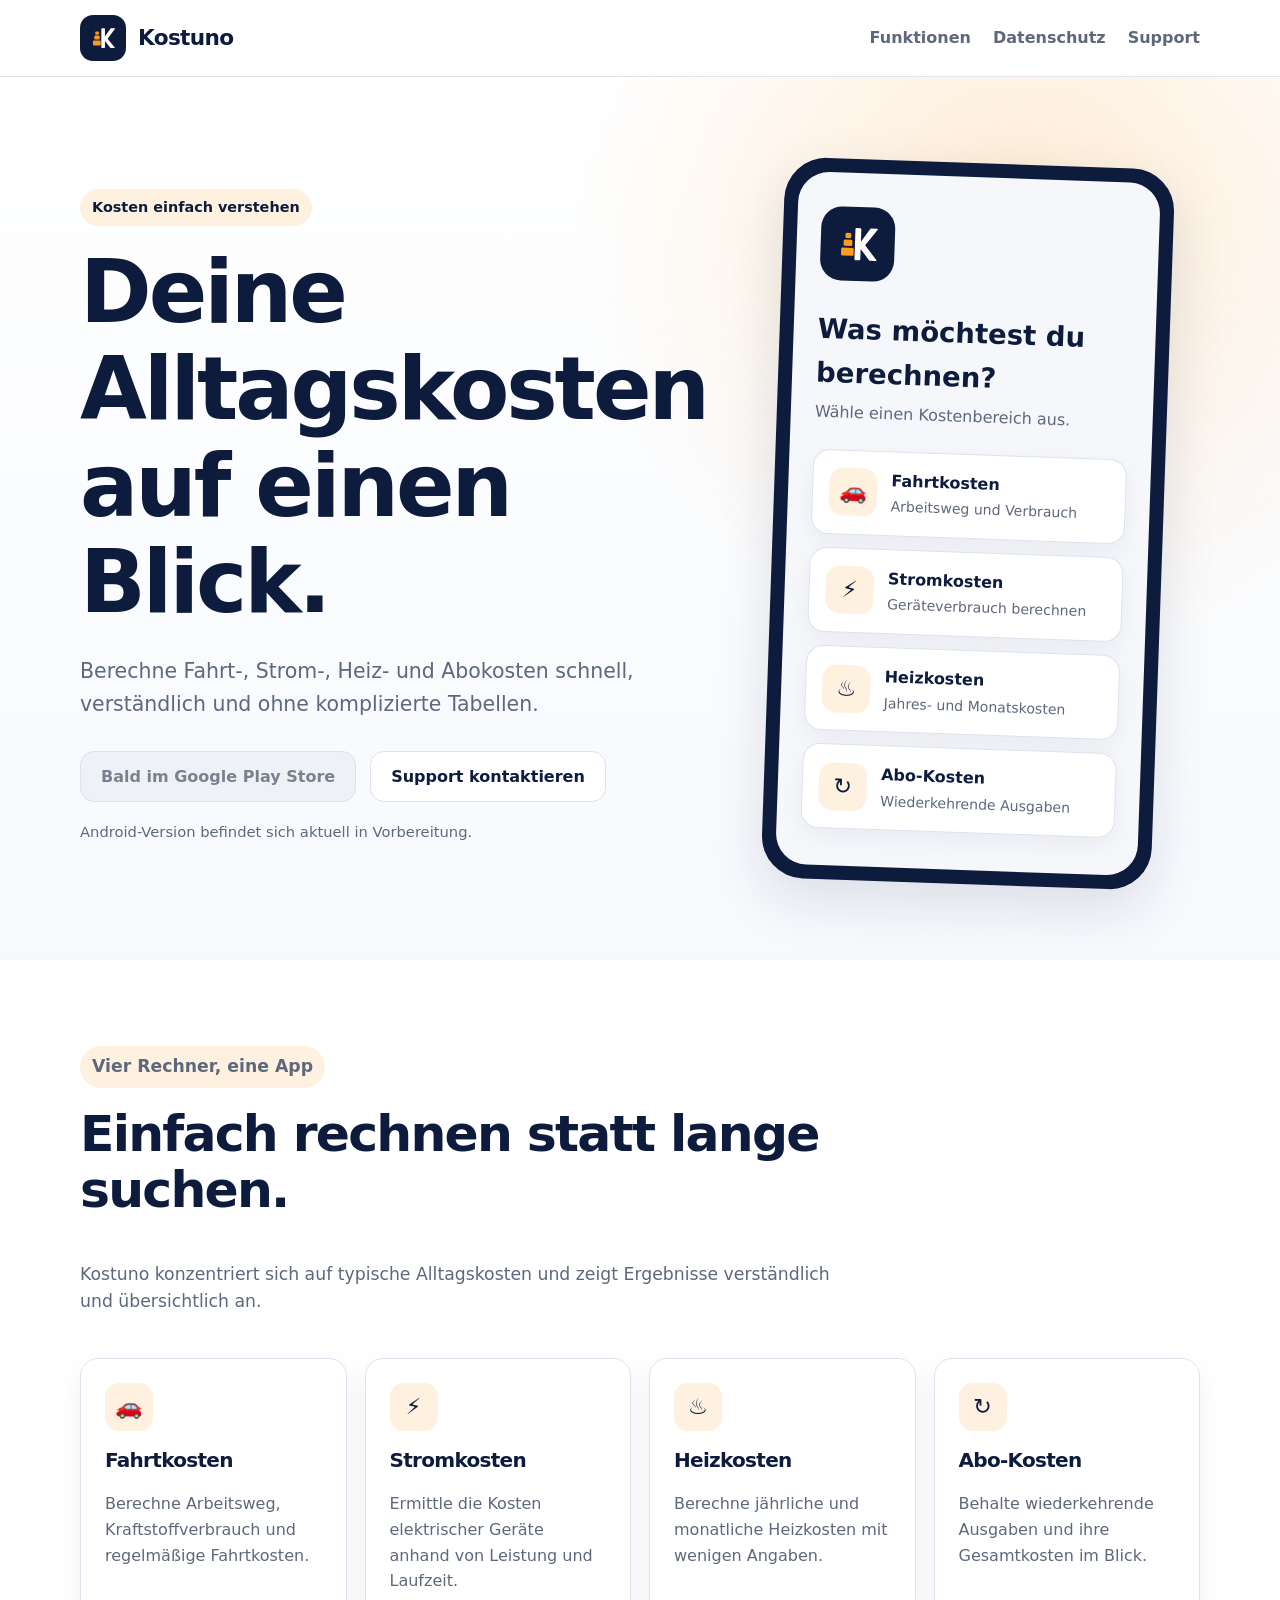
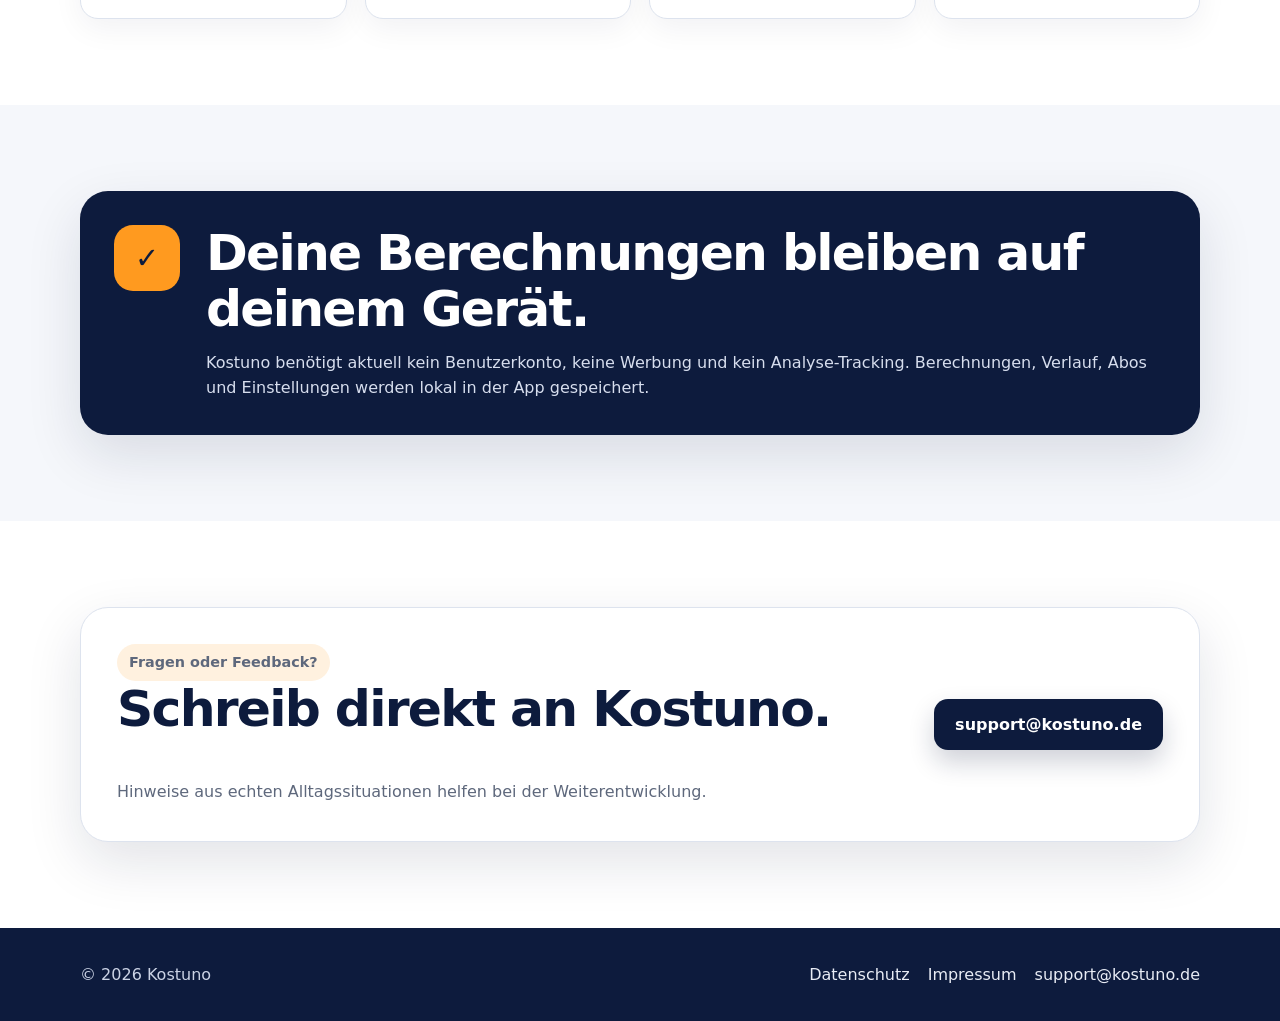
==== index.html @ 074d91ee "Kostuno Website veröffentlichen" ====
<!doctype html>
<html lang="de">
<head>
  <meta charset="utf-8">
  <meta name="viewport" content="width=device-width, initial-scale=1">
  <meta name="description" content="Kostuno hilft dir, Fahrt-, Strom-, Heiz- und Abokosten einfach zu berechnen und zu verwalten.">
  <title>Kostuno – Kosten im Blick</title>
  <link rel="icon" href="/assets/kostuno-logo.svg" type="image/svg+xml">
  <link rel="stylesheet" href="/assets/styles.css">
</head>
<body>
<header class="site-header">
  <div class="container header-inner">
    <a class="brand" href="/">
      <span class="brand-mark"><img src="/assets/kostuno-logo.svg" alt=""></span>
      <span>Kostuno</span>
    </a>
    <nav class="nav" aria-label="Hauptnavigation">
      <a href="/#funktionen">Funktionen</a>
      <a href="/#datenschutz">Datenschutz</a>
      <a href="mailto:support@kostuno.de">Support</a>
    </nav>
  </div>
</header>
<main>
  <section class="hero">
    <div class="container hero-grid">
      <div>
        <p class="eyebrow">Kosten einfach verstehen</p>
        <h1>Deine Alltagskosten auf einen Blick.</h1>
        <p class="lead">Berechne Fahrt-, Strom-, Heiz- und Abokosten schnell, verständlich und ohne komplizierte Tabellen.</p>
        <div class="actions">
          <span class="button button-disabled" aria-disabled="true">Bald im Google Play Store</span>
          <a class="button button-secondary" href="mailto:support@kostuno.de">Support kontaktieren</a>
        </div>
        <p class="hero-note">Android-Version befindet sich aktuell in Vorbereitung.</p>
      </div>
      <div class="phone-shell" aria-label="Vorschau der Kostuno-App">
        <div class="phone-screen">
          <div class="phone-logo"><img src="/assets/kostuno-logo.svg" alt="Kostuno Logo"></div>
          <div class="phone-title">Was möchtest du berechnen?</div>
          <p class="phone-subtitle">Wähle einen Kostenbereich aus.</p>
          <div class="mini-card"><div class="mini-icon">🚗</div><div><strong>Fahrtkosten</strong><span>Arbeitsweg und Verbrauch</span></div></div>
          <div class="mini-card"><div class="mini-icon">⚡</div><div><strong>Stromkosten</strong><span>Geräteverbrauch berechnen</span></div></div>
          <div class="mini-card"><div class="mini-icon">♨️</div><div><strong>Heizkosten</strong><span>Jahres- und Monatskosten</span></div></div>
          <div class="mini-card"><div class="mini-icon">↻</div><div><strong>Abo-Kosten</strong><span>Wiederkehrende Ausgaben</span></div></div>
        </div>
      </div>
    </div>
  </section>

  <section class="section" id="funktionen">
    <div class="container">
      <div class="section-heading">
        <p class="eyebrow">Vier Rechner, eine App</p>
        <h2>Einfach rechnen statt lange suchen.</h2>
        <p>Kostuno konzentriert sich auf typische Alltagskosten und zeigt Ergebnisse verständlich und übersichtlich an.</p>
      </div>
      <div class="feature-grid">
        <article class="feature-card"><div class="feature-symbol">🚗</div><h3>Fahrtkosten</h3><p>Berechne Arbeitsweg, Kraftstoffverbrauch und regelmäßige Fahrtkosten.</p></article>
        <article class="feature-card"><div class="feature-symbol">⚡</div><h3>Stromkosten</h3><p>Ermittle die Kosten elektrischer Geräte anhand von Leistung und Laufzeit.</p></article>
        <article class="feature-card"><div class="feature-symbol">♨️</div><h3>Heizkosten</h3><p>Berechne jährliche und monatliche Heizkosten mit wenigen Angaben.</p></article>
        <article class="feature-card"><div class="feature-symbol">↻</div><h3>Abo-Kosten</h3><p>Behalte wiederkehrende Ausgaben und ihre Gesamtkosten im Blick.</p></article>
      </div>
    </div>
  </section>

  <section class="section section-soft" id="datenschutz">
    <div class="container">
      <div class="privacy-panel">
        <div class="privacy-icon">✓</div>
        <div>
          <h2>Deine Berechnungen bleiben auf deinem Gerät.</h2>
          <p>Kostuno benötigt aktuell kein Benutzerkonto, keine Werbung und kein Analyse-Tracking. Berechnungen, Verlauf, Abos und Einstellungen werden lokal in der App gespeichert.</p>
        </div>
      </div>
    </div>
  </section>

  <section class="section">
    <div class="container">
      <div class="cta-card">
        <div><p class="eyebrow">Fragen oder Feedback?</p><h2>Schreib direkt an Kostuno.</h2><p>Hinweise aus echten Alltagssituationen helfen bei der Weiterentwicklung.</p></div>
        <a class="button button-primary" href="mailto:support@kostuno.de">support@kostuno.de</a>
      </div>
    </div>
  </section>
</main>
<footer class="site-footer">
  <div class="container footer-inner">
    <div>© 2026 Kostuno</div>
    <div class="footer-links">
      <a href="/datenschutz/">Datenschutz</a>
      <a href="/impressum/">Impressum</a>
      <a href="mailto:support@kostuno.de">support@kostuno.de</a>
    </div>
  </div>
</footer>
</body>
</html>
---- assets/styles.css ----
:root {
  --navy: #0d1b3d;
  --navy-soft: #16264d;
  --orange: #ff9a1f;
  --orange-soft: #fff1df;
  --ink: #172033;
  --muted: #5e687c;
  --surface: #ffffff;
  --surface-soft: #f5f7fb;
  --line: #dde3ee;
  --shadow: 0 20px 55px rgba(13, 27, 61, 0.12);
  --radius-lg: 28px;
  --radius-md: 18px;
  --radius-sm: 12px;
  --max-width: 1120px;
}
* { box-sizing: border-box; }
html { scroll-behavior: smooth; }
body {
  margin: 0;
  color: var(--ink);
  background: var(--surface);
  font-family: Inter, ui-sans-serif, system-ui, -apple-system, BlinkMacSystemFont, "Segoe UI", sans-serif;
  line-height: 1.6;
  -webkit-font-smoothing: antialiased;
}
a { color: inherit; }
img, svg { display: block; max-width: 100%; }
.container { width: min(calc(100% - 40px), var(--max-width)); margin-inline: auto; }
.site-header {
  position: sticky; top: 0; z-index: 10;
  border-bottom: 1px solid rgba(221, 227, 238, 0.9);
  background: rgba(255,255,255,.92); backdrop-filter: blur(16px);
}
.header-inner { min-height: 76px; display: flex; align-items: center; justify-content: space-between; gap: 24px; }
.brand {
  display: inline-flex; align-items: center; gap: 12px; text-decoration: none;
  font-size: 1.35rem; font-weight: 800; letter-spacing: -.03em; color: var(--navy);
}
.brand-mark { width: 46px; height: 46px; padding: 7px; border-radius: 13px; background: var(--navy); }
.nav { display: flex; align-items: center; gap: 22px; }
.nav a { text-decoration: none; color: var(--muted); font-weight: 650; }
.nav a:hover, .nav a:focus-visible { color: var(--navy); }
.hero {
  overflow: hidden; padding: 86px 0 76px;
  background: radial-gradient(circle at 80% 16%, rgba(255,154,31,.18), transparent 28rem),
              linear-gradient(180deg, #fff 0%, #f7f9fd 100%);
}
.hero-grid { display: grid; grid-template-columns: 1.08fr .92fr; align-items: center; gap: 64px; }
.eyebrow {
  display: inline-flex; align-items: center; gap: 8px; margin: 0 0 18px; padding: 7px 12px;
  border-radius: 999px; color: var(--navy); background: var(--orange-soft);
  font-size: .9rem; font-weight: 750;
}
h1,h2,h3 { margin-top: 0; color: var(--navy); line-height: 1.12; letter-spacing: -.035em; }
h1 { max-width: 760px; margin-bottom: 24px; font-size: clamp(2.8rem,7vw,5.4rem); }
h2 { font-size: clamp(2rem,4vw,3.15rem); }
h3 { font-size: 1.25rem; }
.lead { max-width: 670px; margin: 0 0 30px; color: var(--muted); font-size: clamp(1.08rem,2vw,1.28rem); }
.actions { display: flex; flex-wrap: wrap; gap: 14px; align-items: center; }
.button {
  display: inline-flex; min-height: 50px; align-items: center; justify-content: center; gap: 9px;
  padding: 12px 20px; border: 1px solid transparent; border-radius: 14px;
  text-decoration: none; font-weight: 760;
}
.button-primary { color: #fff; background: var(--navy); box-shadow: 0 12px 26px rgba(13,27,61,.2); }
.button-secondary { color: var(--navy); border-color: var(--line); background: var(--surface); }
.button-disabled { color: #7a8291; border-color: var(--line); background: #eef1f6; cursor: not-allowed; }
.hero-note { margin-top: 18px; color: var(--muted); font-size: .92rem; }
.phone-shell {
  width: min(100%,390px); margin-inline: auto; padding: 14px; border-radius: 42px;
  background: var(--navy); box-shadow: var(--shadow); transform: rotate(2deg);
}
.phone-screen { min-height: 620px; padding: 34px 24px 24px; border-radius: 31px; background: var(--surface-soft); }
.phone-logo { width: 74px; height: 74px; margin-bottom: 26px; padding: 11px; border-radius: 21px; background: var(--navy); }
.phone-title { margin-bottom: 5px; font-size: 1.72rem; font-weight: 850; color: var(--navy); }
.phone-subtitle { margin: 0 0 24px; color: var(--muted); }
.mini-card {
  display: grid; grid-template-columns: 48px 1fr; align-items: center; gap: 14px;
  margin-bottom: 13px; padding: 16px; border: 1px solid var(--line); border-radius: 17px;
  background: var(--surface); box-shadow: 0 8px 24px rgba(13,27,61,.05);
}
.mini-icon {
  display: grid; width: 48px; height: 48px; place-items: center; border-radius: 14px;
  color: var(--navy); background: var(--orange-soft); font-size: 1.4rem;
}
.mini-card strong { display: block; color: var(--navy); }
.mini-card span { color: var(--muted); font-size: .88rem; }
.section { padding: 86px 0; }
.section-soft { background: var(--surface-soft); }
.section-heading { max-width: 760px; margin-bottom: 42px; }
.section-heading p { color: var(--muted); font-size: 1.08rem; }
.feature-grid { display: grid; grid-template-columns: repeat(4,1fr); gap: 18px; }
.feature-card {
  padding: 24px; border: 1px solid var(--line); border-radius: var(--radius-md);
  background: var(--surface); box-shadow: 0 10px 30px rgba(13,27,61,.055);
}
.feature-symbol {
  display: grid; width: 48px; height: 48px; margin-bottom: 18px; place-items: center;
  border-radius: 14px; color: var(--navy); background: var(--orange-soft); font-size: 1.38rem;
}
.feature-card p { margin-bottom: 0; color: var(--muted); }
.privacy-panel {
  display: grid; grid-template-columns: auto 1fr; gap: 26px; padding: 34px;
  border-radius: var(--radius-lg); color: #fff; background: var(--navy); box-shadow: var(--shadow);
}
.privacy-icon {
  display: grid; width: 66px; height: 66px; place-items: center; border-radius: 19px;
  color: var(--navy); background: var(--orange); font-size: 1.8rem;
}
.privacy-panel h2 { margin-bottom: 12px; color: #fff; }
.privacy-panel p { margin: 0; color: #d7deee; }
.cta-card {
  display: flex; align-items: center; justify-content: space-between; gap: 28px; padding: 36px;
  border: 1px solid var(--line); border-radius: var(--radius-lg);
  background: var(--surface); box-shadow: var(--shadow);
}
.cta-card p { margin-bottom: 0; color: var(--muted); }
.site-footer { padding: 34px 0; color: #cbd3e5; background: var(--navy); }
.footer-inner { display: flex; align-items: center; justify-content: space-between; gap: 24px; }
.footer-links { display: flex; flex-wrap: wrap; gap: 18px; }
.footer-links a { color: #e8ecf5; text-decoration: none; }
.legal-hero { padding: 64px 0 32px; background: var(--surface-soft); }
.legal-layout { width: min(calc(100% - 40px),860px); margin: 0 auto; padding: 52px 0 88px; }
.notice {
  margin-bottom: 28px; padding: 18px 20px; border: 1px solid #f3c688;
  border-radius: var(--radius-sm); color: #68400d; background: #fff7ea;
}
.legal-layout h2 { margin-top: 42px; margin-bottom: 14px; font-size: 1.45rem; }
.legal-layout p, .legal-layout li { color: #465065; }
.placeholder {
  display: inline-block; padding: 1px 6px; border-radius: 5px;
  color: #8e3b00; background: #ffe6cd; font-weight: 720;
}
@media (max-width: 900px) {
  .hero-grid { grid-template-columns: 1fr; }
  .phone-shell { width: min(100%,360px); }
  .feature-grid { grid-template-columns: repeat(2,1fr); }
  .cta-card { align-items: flex-start; flex-direction: column; }
}
@media (max-width: 640px) {
  .container { width: min(calc(100% - 28px),var(--max-width)); }
  .header-inner { min-height: 68px; }
  .nav a:not(:last-child) { display: none; }
  .hero { padding: 58px 0; }
  .section { padding: 64px 0; }
  .feature-grid { grid-template-columns: 1fr; }
  .privacy-panel { grid-template-columns: 1fr; }
  .footer-inner { align-items: flex-start; flex-direction: column; }
  .phone-screen { min-height: 560px; }
}
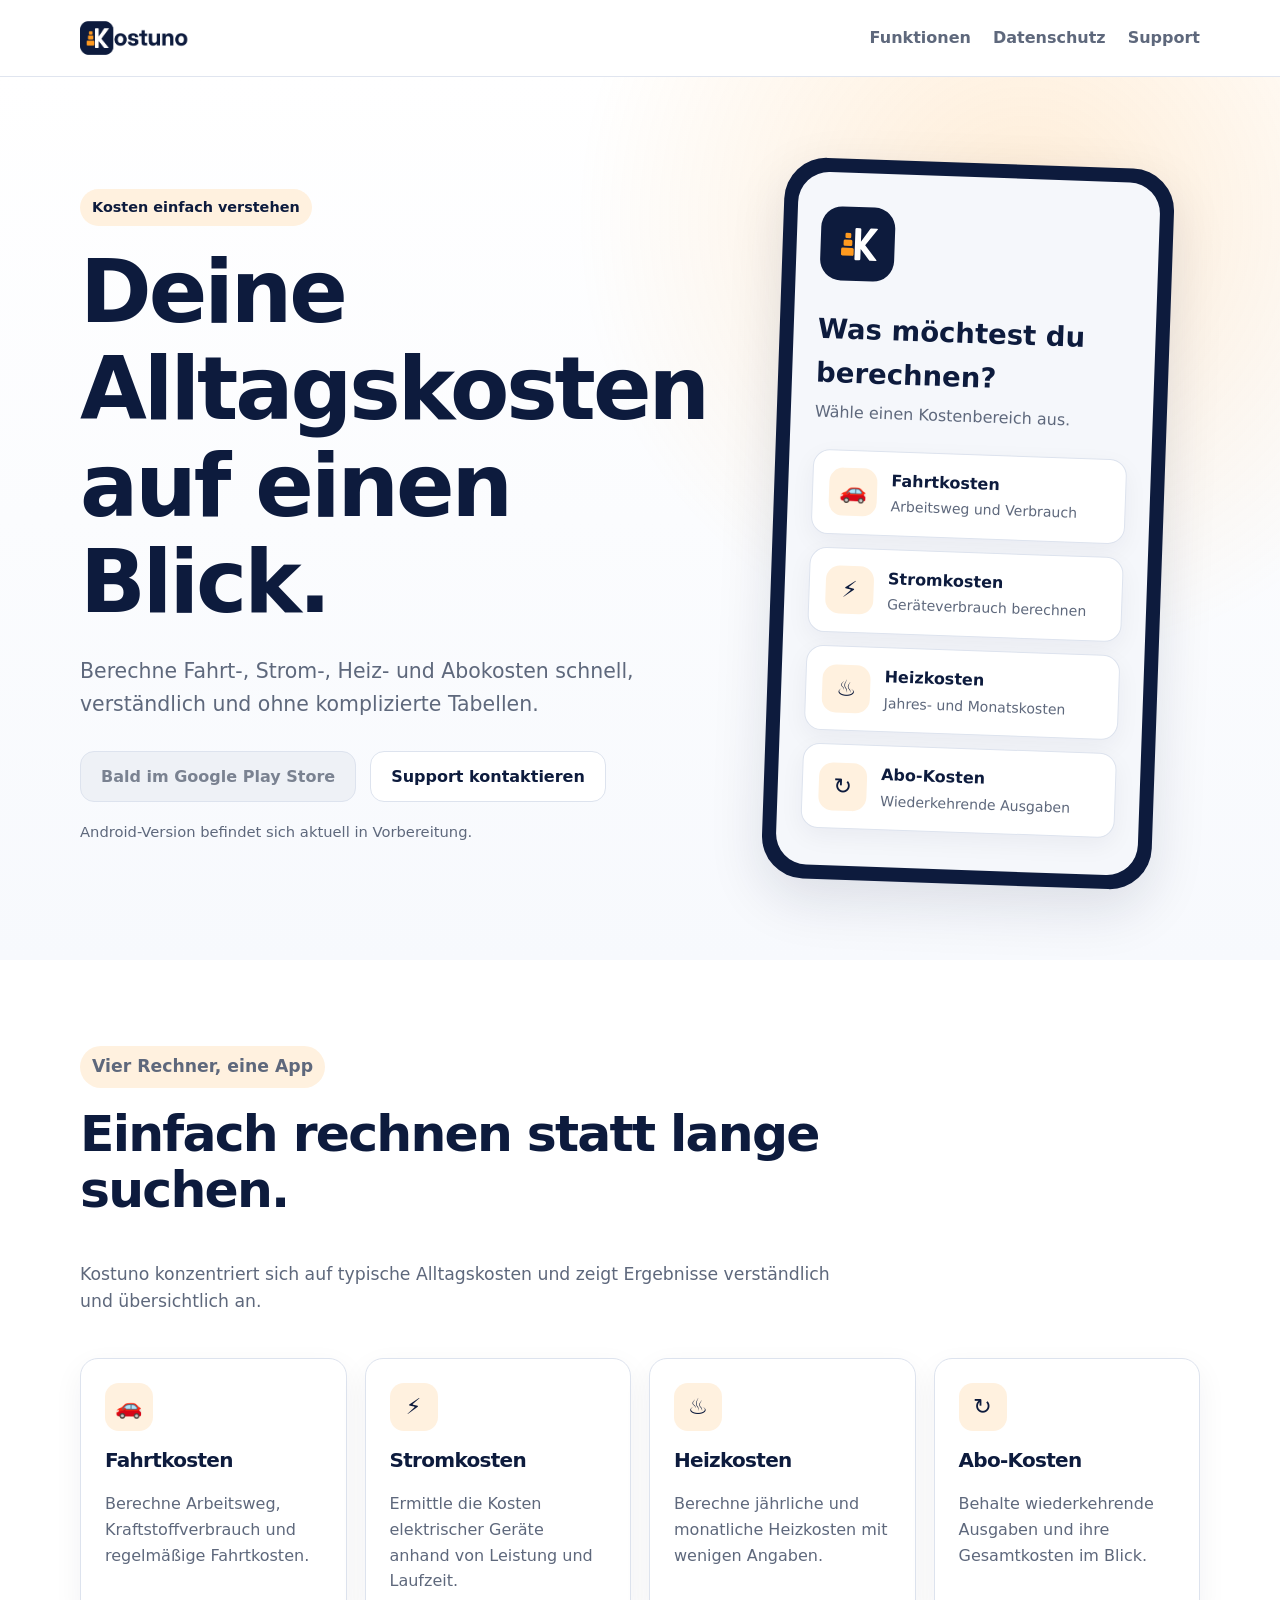
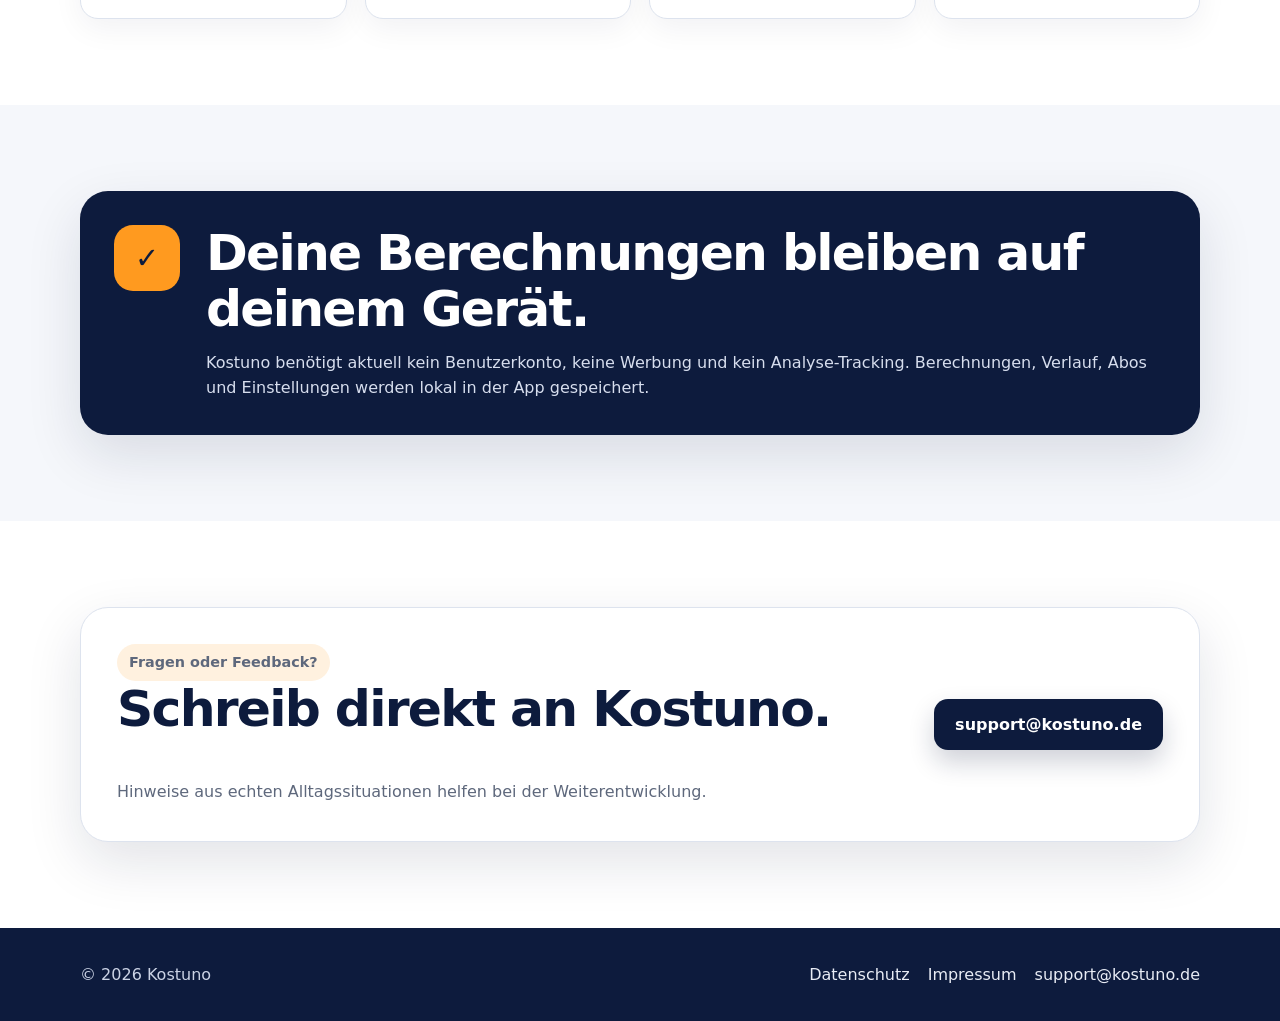
==== commit 2912f92c: "Kostuno Wortmarke im Website-Header vereinheitlicht" ====
--- a/index.html
+++ b/index.html
@@ -12,12 +12,11 @@
 <header class="site-header">
   <div class="container header-inner">
     <a class="brand" href="/">
-      <span class="brand-mark"><img src="/assets/kostuno-logo.svg" alt=""></span>
-      <span>Kostuno</span>
+      <img src="/assets/kostuno-header-wordmark.png" alt="Kostuno">
     </a>
     <nav class="nav" aria-label="Hauptnavigation">
       <a href="/#funktionen">Funktionen</a>
-      <a href="/#datenschutz">Datenschutz</a>
+      <a href="/datenschutz/">Datenschutz</a>
       <a href="mailto:support@kostuno.de">Support</a>
     </nav>
   </div>
@@ -97,4 +96,4 @@
   </div>
 </footer>
 </body>
-</html>+</html>
--- a/assets/styles.css
+++ b/assets/styles.css
@@ -34,10 +34,9 @@
 }
 .header-inner { min-height: 76px; display: flex; align-items: center; justify-content: space-between; gap: 24px; }
 .brand {
-  display: inline-flex; align-items: center; gap: 12px; text-decoration: none;
-  font-size: 1.35rem; font-weight: 800; letter-spacing: -.03em; color: var(--navy);
+  display: inline-flex; align-items: center; text-decoration: none;
 }
-.brand-mark { width: 46px; height: 46px; padding: 7px; border-radius: 13px; background: var(--navy); }
+.brand img { width: auto; height: 42px; }
 .nav { display: flex; align-items: center; gap: 22px; }
 .nav a { text-decoration: none; color: var(--muted); font-weight: 650; }
 .nav a:hover, .nav a:focus-visible { color: var(--navy); }
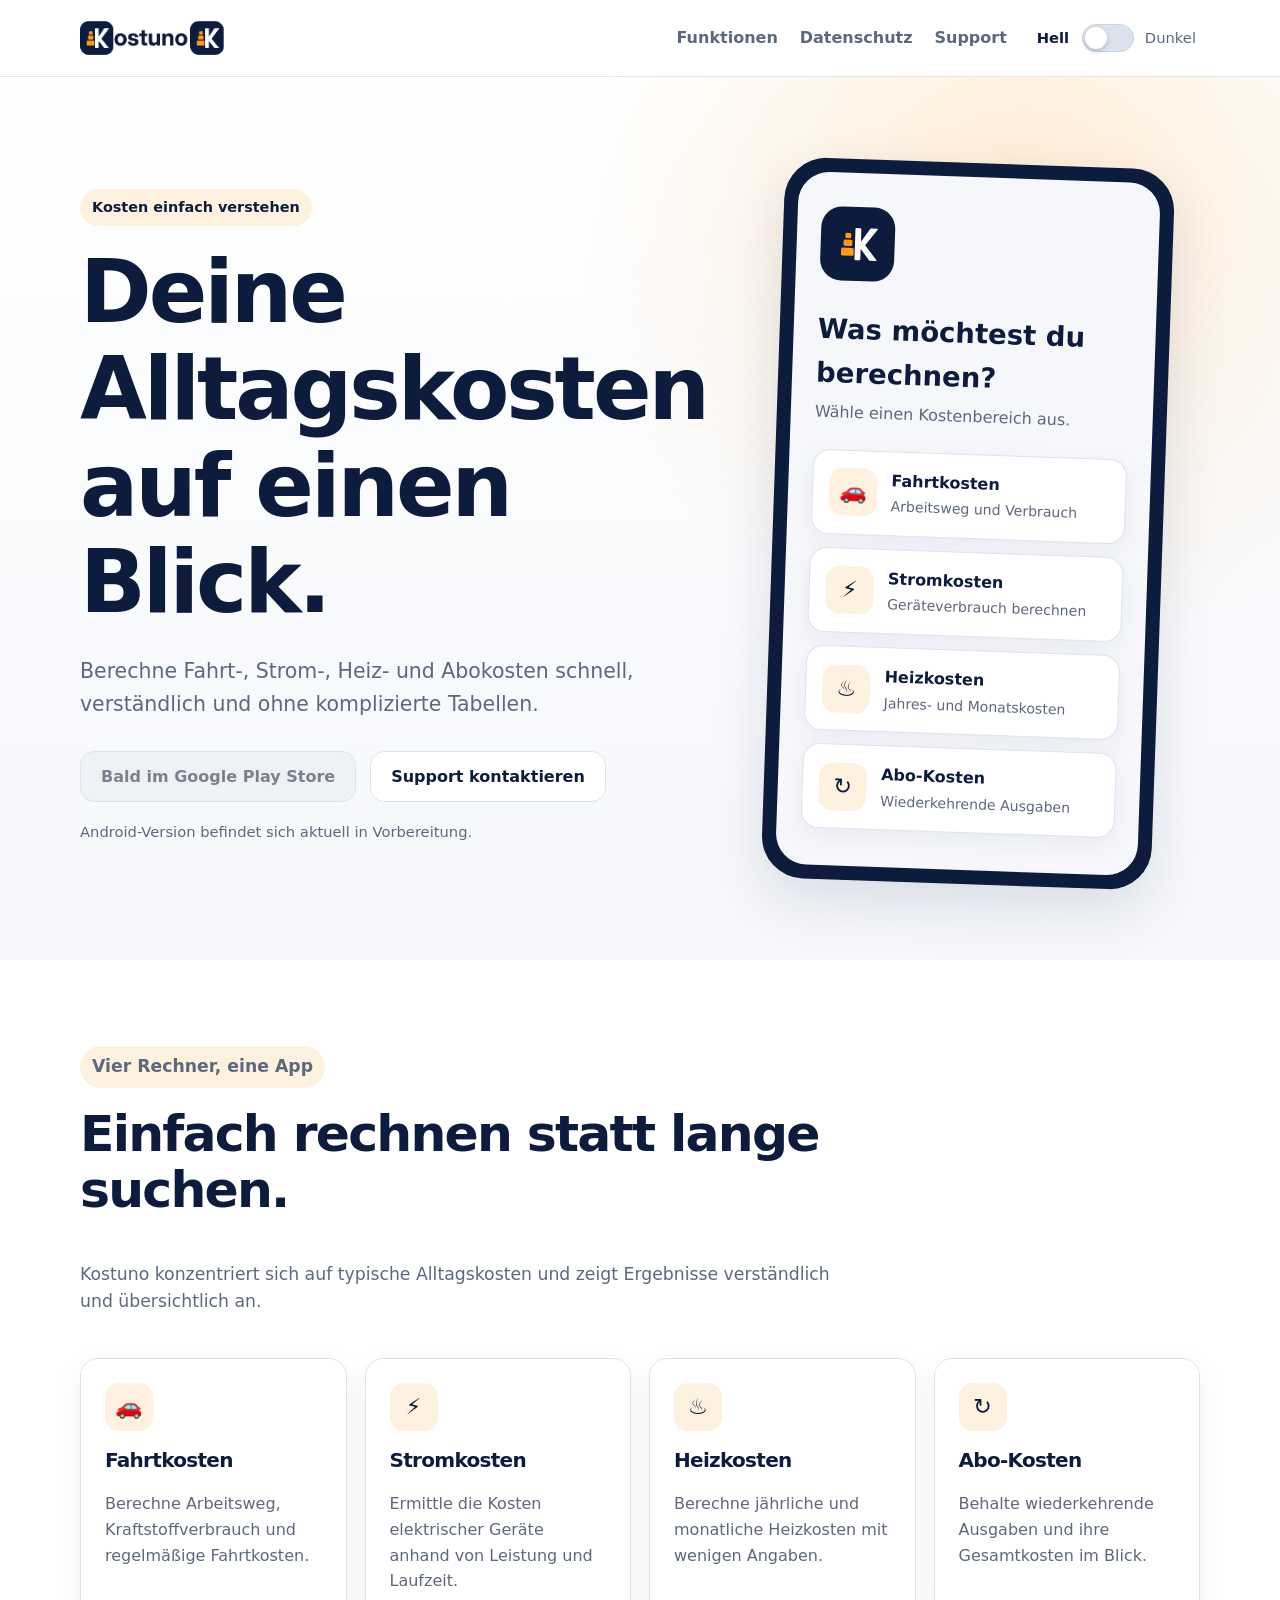
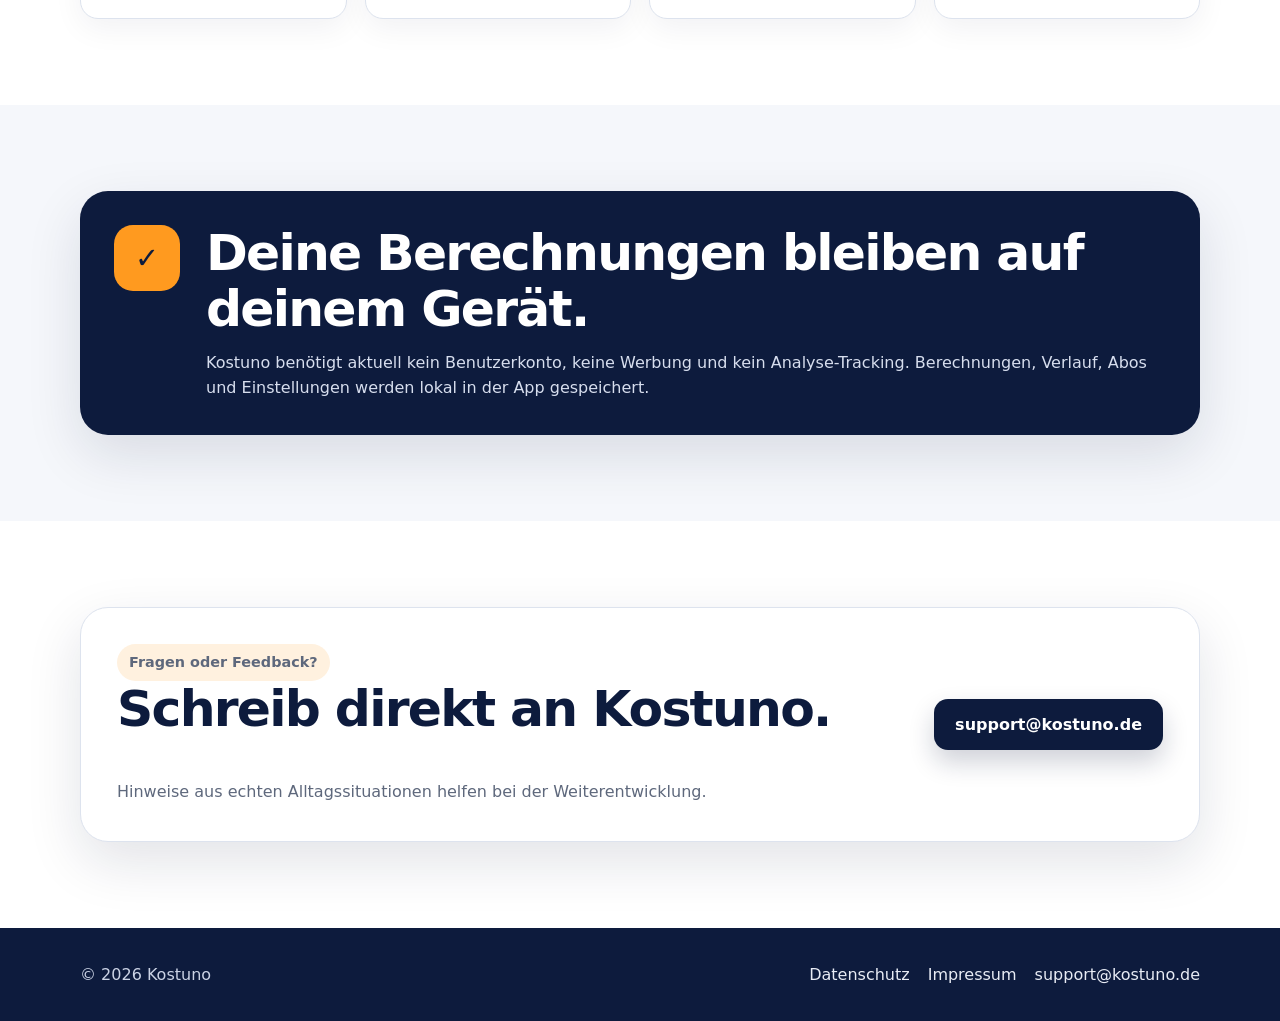
==== commit 0606195d: "Hell- und Dunkelmodus für Webseite ergänzt" ====
--- a/index.html
+++ b/index.html
@@ -4,21 +4,38 @@
   <meta charset="utf-8">
   <meta name="viewport" content="width=device-width, initial-scale=1">
   <meta name="description" content="Kostuno hilft dir, Fahrt-, Strom-, Heiz- und Abokosten einfach zu berechnen und zu verwalten.">
+  <meta name="theme-color" content="#FFFFFF">
   <title>Kostuno – Kosten im Blick</title>
   <link rel="icon" href="/assets/kostuno-logo.svg" type="image/svg+xml">
-  <link rel="stylesheet" href="/assets/styles.css">
+  <script>(function(){var t;try{t=localStorage.getItem('kostuno-theme')}catch(e){}if(t!=='light'&&t!=='dark')t=matchMedia('(prefers-color-scheme: dark)').matches?'dark':'light';document.documentElement.dataset.theme=t})()</script>
+  <link rel="stylesheet" href="/assets/styles.css?v=20260715-3">
+  <script src="/assets/theme.js?v=20260715-1" defer></script>
 </head>
 <body>
 <header class="site-header">
   <div class="container header-inner">
-    <a class="brand" href="/">
-      <img src="/assets/kostuno-header-wordmark.png" alt="Kostuno">
+    <a class="brand" href="/" aria-label="Kostuno">
+      <img
+        class="brand-wordmark brand-wordmark-light"
+        src="/assets/kostuno-header-wordmark.png"
+        alt="Kostuno"
+        width="111"
+        height="42"
+      >
+      <img class="brand-wordmark brand-wordmark-dark" src="/assets/kostuno-header-wordmark-dark.png" alt="" aria-hidden="true" width="111" height="42">
     </a>
-    <nav class="nav" aria-label="Hauptnavigation">
-      <a href="/#funktionen">Funktionen</a>
-      <a href="/datenschutz/">Datenschutz</a>
-      <a href="mailto:support@kostuno.de">Support</a>
-    </nav>
+    <div class="header-actions">
+      <nav class="nav" aria-label="Hauptnavigation">
+        <a href="/#funktionen">Funktionen</a>
+        <a href="/datenschutz/">Datenschutz</a>
+        <a href="mailto:support@kostuno.de">Support</a>
+      </nav>
+      <div class="theme-control" aria-label="Darstellung auswählen">
+        <button class="theme-choice theme-choice-light" type="button" data-theme-choice="light">Hell</button>
+        <label class="theme-switch"><input class="theme-switch-input" type="checkbox" aria-label="Zwischen Hell- und Dunkelmodus wechseln"><span class="theme-switch-track" aria-hidden="true"><span class="theme-switch-thumb"></span></span></label>
+        <button class="theme-choice theme-choice-dark" type="button" data-theme-choice="dark">Dunkel</button>
+      </div>
+    </div>
   </div>
 </header>
 <main>
--- a/assets/styles.css
+++ b/assets/styles.css
@@ -1,14 +1,30 @@
 :root {
-  --navy: #0d1b3d;
-  --navy-soft: #16264d;
-  --orange: #ff9a1f;
-  --orange-soft: #fff1df;
-  --ink: #172033;
+  color-scheme: light;
+  --brand-navy: #0d1b3d;
+  --brand-navy-soft: #16264d;
+  --brand-orange: #ff9a1f;
+  --page-bg: #ffffff;
+  --page-soft: #f5f7fb;
+  --surface: #ffffff;
+  --surface-elevated: #ffffff;
+  --text: #172033;
+  --heading: #0d1b3d;
   --muted: #5e687c;
-  --surface: #ffffff;
-  --surface-soft: #f5f7fb;
   --line: #dde3ee;
-  --shadow: 0 20px 55px rgba(13, 27, 61, 0.12);
+  --header-bg: rgba(255, 255, 255, 0.92);
+  --header-line: rgba(221, 227, 238, 0.90);
+  --card-shadow: 0 20px 55px rgba(13, 27, 61, 0.12);
+  --orange-soft-theme: #fff1df;
+  --disabled-bg: #eef1f6;
+  --disabled-text: #7a8291;
+  --legal-text: #465065;
+  --navy: var(--brand-navy);
+  --navy-soft: var(--brand-navy-soft);
+  --orange: var(--brand-orange);
+  --orange-soft: var(--orange-soft-theme);
+  --ink: var(--text);
+  --surface-soft: var(--page-soft);
+  --shadow: var(--card-shadow);
   --radius-lg: 28px;
   --radius-md: 18px;
   --radius-sm: 12px;
@@ -19,31 +35,43 @@
 body {
   margin: 0;
   color: var(--ink);
-  background: var(--surface);
+  background: var(--page-bg);
   font-family: Inter, ui-sans-serif, system-ui, -apple-system, BlinkMacSystemFont, "Segoe UI", sans-serif;
   line-height: 1.6;
   -webkit-font-smoothing: antialiased;
 }
 a { color: inherit; }
+a:focus-visible, .button:focus-visible { outline: 3px solid var(--brand-orange); outline-offset: 3px; }
 img, svg { display: block; max-width: 100%; }
 .container { width: min(calc(100% - 40px), var(--max-width)); margin-inline: auto; }
 .site-header {
   position: sticky; top: 0; z-index: 10;
-  border-bottom: 1px solid rgba(221, 227, 238, 0.9);
-  background: rgba(255,255,255,.92); backdrop-filter: blur(16px);
+  border-bottom: 1px solid var(--header-line);
+  background: var(--header-bg); backdrop-filter: blur(16px);
 }
 .header-inner { min-height: 76px; display: flex; align-items: center; justify-content: space-between; gap: 24px; }
 .brand {
-  display: inline-flex; align-items: center; text-decoration: none;
-}
-.brand img { width: auto; height: 42px; }
+  display: inline-flex;
+  align-items: center;
+  flex: 0 0 auto;
+  line-height: 0;
+  text-decoration: none;
+}
+.brand-wordmark-dark { display: none; }
+.brand-wordmark {
+  display: block;
+  width: auto;
+  height: 42px;
+  max-width: 111px;
+  object-fit: contain;
+}
 .nav { display: flex; align-items: center; gap: 22px; }
 .nav a { text-decoration: none; color: var(--muted); font-weight: 650; }
-.nav a:hover, .nav a:focus-visible { color: var(--navy); }
+.nav a:hover, .nav a:focus-visible { color: var(--heading); }
 .hero {
   overflow: hidden; padding: 86px 0 76px;
   background: radial-gradient(circle at 80% 16%, rgba(255,154,31,.18), transparent 28rem),
-              linear-gradient(180deg, #fff 0%, #f7f9fd 100%);
+              linear-gradient(180deg, var(--page-bg) 0%, var(--page-soft) 100%);
 }
 .hero-grid { display: grid; grid-template-columns: 1.08fr .92fr; align-items: center; gap: 64px; }
 .eyebrow {
@@ -51,7 +79,7 @@
   border-radius: 999px; color: var(--navy); background: var(--orange-soft);
   font-size: .9rem; font-weight: 750;
 }
-h1,h2,h3 { margin-top: 0; color: var(--navy); line-height: 1.12; letter-spacing: -.035em; }
+h1,h2,h3 { margin-top: 0; color: var(--heading); line-height: 1.12; letter-spacing: -.035em; }
 h1 { max-width: 760px; margin-bottom: 24px; font-size: clamp(2.8rem,7vw,5.4rem); }
 h2 { font-size: clamp(2rem,4vw,3.15rem); }
 h3 { font-size: 1.25rem; }
@@ -64,7 +92,7 @@
 }
 .button-primary { color: #fff; background: var(--navy); box-shadow: 0 12px 26px rgba(13,27,61,.2); }
 .button-secondary { color: var(--navy); border-color: var(--line); background: var(--surface); }
-.button-disabled { color: #7a8291; border-color: var(--line); background: #eef1f6; cursor: not-allowed; }
+.button-disabled { color: var(--disabled-text); border-color: var(--line); background: var(--disabled-bg); cursor: not-allowed; }
 .hero-note { margin-top: 18px; color: var(--muted); font-size: .92rem; }
 .phone-shell {
   width: min(100%,390px); margin-inline: auto; padding: 14px; border-radius: 42px;
@@ -72,7 +100,7 @@
 }
 .phone-screen { min-height: 620px; padding: 34px 24px 24px; border-radius: 31px; background: var(--surface-soft); }
 .phone-logo { width: 74px; height: 74px; margin-bottom: 26px; padding: 11px; border-radius: 21px; background: var(--navy); }
-.phone-title { margin-bottom: 5px; font-size: 1.72rem; font-weight: 850; color: var(--navy); }
+.phone-title { margin-bottom: 5px; font-size: 1.72rem; font-weight: 850; color: var(--heading); }
 .phone-subtitle { margin: 0 0 24px; color: var(--muted); }
 .mini-card {
   display: grid; grid-template-columns: 48px 1fr; align-items: center; gap: 14px;
@@ -81,9 +109,9 @@
 }
 .mini-icon {
   display: grid; width: 48px; height: 48px; place-items: center; border-radius: 14px;
-  color: var(--navy); background: var(--orange-soft); font-size: 1.4rem;
-}
-.mini-card strong { display: block; color: var(--navy); }
+  color: var(--heading); background: var(--orange-soft); font-size: 1.4rem;
+}
+.mini-card strong { display: block; color: var(--heading); }
 .mini-card span { color: var(--muted); font-size: .88rem; }
 .section { padding: 86px 0; }
 .section-soft { background: var(--surface-soft); }
@@ -96,7 +124,7 @@
 }
 .feature-symbol {
   display: grid; width: 48px; height: 48px; margin-bottom: 18px; place-items: center;
-  border-radius: 14px; color: var(--navy); background: var(--orange-soft); font-size: 1.38rem;
+  border-radius: 14px; color: var(--heading); background: var(--orange-soft); font-size: 1.38rem;
 }
 .feature-card p { margin-bottom: 0; color: var(--muted); }
 .privacy-panel {
@@ -126,12 +154,110 @@
   border-radius: var(--radius-sm); color: #68400d; background: #fff7ea;
 }
 .legal-layout h2 { margin-top: 42px; margin-bottom: 14px; font-size: 1.45rem; }
-.legal-layout p, .legal-layout li { color: #465065; }
+.legal-layout p, .legal-layout li { color: var(--legal-text); }
 .placeholder {
   display: inline-block; padding: 1px 6px; border-radius: 5px;
   color: #8e3b00; background: #ffe6cd; font-weight: 720;
 }
+.header-actions { display: flex; align-items: center; gap: 24px; }
+.theme-control { display: flex; align-items: center; gap: 7px; white-space: nowrap; }
+.theme-choice {
+  min-width: 44px; min-height: 40px; padding: 6px 4px; border: 0; border-radius: 8px;
+  color: var(--muted); background: transparent; font: inherit; font-size: .92rem;
+  cursor: pointer; transition: color 180ms, background-color 180ms;
+}
+.theme-choice-light { color: #0d1b3d; font-weight: 750; }
+.theme-switch { position: relative; display: inline-flex; min-width: 52px; min-height: 40px; align-items: center; cursor: pointer; }
+.theme-switch-input { position: absolute; width: 1px; height: 1px; margin: -1px; opacity: 0; }
+.theme-switch-track {
+  position: relative; display: block; width: 52px; height: 28px; border: 1px solid #cbd3df;
+  border-radius: 999px; background: #dde3ee;
+  transition: background-color 180ms, border-color 180ms;
+}
+.theme-switch-thumb {
+  position: absolute; top: 2px; left: 2px; width: 22px; height: 22px; border-radius: 50%;
+  background: #fff; box-shadow: 0 2px 5px rgba(13, 27, 61, .22); transition: transform 180ms;
+}
+.theme-choice:hover { background: var(--page-soft); }
+.theme-choice:focus-visible,
+.theme-switch:has(.theme-switch-input:focus-visible) { outline: 3px solid var(--brand-orange); outline-offset: 2px; }
+
+:root[data-theme="dark"] {
+  color-scheme: dark;
+  --page-bg: #0f1115;
+  --page-soft: #13171c;
+  --surface: #171c22;
+  --surface-elevated: #1b2128;
+  --text: #f2f4f8;
+  --heading: #f7f9fc;
+  --muted: #b5beca;
+  --line: #353d47;
+  --header-bg: rgba(15, 17, 21, 0.92);
+  --header-line: rgba(70, 79, 91, 0.75);
+  --card-shadow: 0 20px 55px rgba(0, 0, 0, 0.32);
+  --orange-soft-theme: #3a2a17;
+  --disabled-bg: #242a32;
+  --disabled-text: #aab3bf;
+  --legal-text: #f2f4f8;
+}
+:root[data-theme="dark"] .brand-wordmark-light { display: none; }
+:root[data-theme="dark"] .brand-wordmark-dark { display: block; }
+:root[data-theme="dark"] .theme-choice-light { color: #b5beca; font-weight: 400; }
+:root[data-theme="dark"] .theme-choice-dark { color: #ffb75e; font-weight: 750; }
+:root[data-theme="dark"] .theme-switch-track { border-color: #ff9a1f; background: #ff9a1f; }
+:root[data-theme="dark"] .theme-switch-thumb { transform: translateX(24px); }
+:root[data-theme="dark"] .hero {
+  background: radial-gradient(circle at 80% 16%, rgba(255,154,31,.18), transparent 28rem),
+              linear-gradient(180deg, #0f1115 0%, #13171c 100%);
+}
+:root[data-theme="dark"] .eyebrow { color: #ffb75e; }
+:root[data-theme="dark"] .button-primary { color: #0f1115; background: #ff9a1f; box-shadow: 0 12px 26px rgba(0,0,0,.28); }
+:root[data-theme="dark"] .button-secondary { color: var(--heading); background: var(--surface-elevated); }
+:root[data-theme="dark"] .button-disabled { color: #aab3bf; background: #242a32; }
+:root[data-theme="dark"] .phone-shell { border: 1px solid #46505c; background: #090b0e; }
+:root[data-theme="dark"] .phone-screen { background: #13171c; }
+:root[data-theme="dark"] .phone-logo { background: #0d1b3d; }
+:root[data-theme="dark"] .phone-title,
+:root[data-theme="dark"] .mini-card strong { color: var(--heading); }
+:root[data-theme="dark"] .mini-card,
+:root[data-theme="dark"] .feature-card,
+:root[data-theme="dark"] .cta-card { background: var(--surface-elevated); box-shadow: 0 8px 24px rgba(0,0,0,.2); }
+:root[data-theme="dark"] .mini-icon,
+:root[data-theme="dark"] .feature-symbol { color: #ffb75e; }
+:root[data-theme="dark"] .privacy-panel { background: #16264d; }
+:root[data-theme="dark"] .legal-layout p,
+:root[data-theme="dark"] .legal-layout li { color: var(--text); }
+:root[data-theme="dark"] .notice { color: #ffd39b; border-color: #805725; background: #332515; }
+:root[data-theme="dark"] .placeholder { color: #ffc987; background: #4a2b14; }
+:root[data-theme="dark"] .legal-layout a { color: #ffb75e; }
+
+@media (prefers-color-scheme: dark) {
+  :root:not([data-theme]) {
+    color-scheme: dark;
+    --page-bg: #0f1115; --page-soft: #13171c; --surface: #171c22; --surface-elevated: #1b2128;
+    --text: #f2f4f8; --heading: #f7f9fc; --muted: #b5beca; --line: #353d47;
+    --header-bg: rgba(15,17,21,.92); --header-line: rgba(70,79,91,.75);
+    --card-shadow: 0 20px 55px rgba(0,0,0,.32); --orange-soft-theme: #3a2a17;
+    --disabled-bg: #242a32; --disabled-text: #aab3bf; --legal-text: #f2f4f8;
+  }
+  :root:not([data-theme]) .brand-wordmark-light { display: none; }
+  :root:not([data-theme]) .brand-wordmark-dark { display: block; }
+  :root:not([data-theme]) .theme-choice-light { color: #b5beca; font-weight: 400; }
+  :root:not([data-theme]) .theme-choice-dark { color: #ffb75e; font-weight: 750; }
+  :root:not([data-theme]) .theme-switch-track { border-color: #ff9a1f; background: #ff9a1f; }
+  :root:not([data-theme]) .theme-switch-thumb { transform: translateX(24px); }
+  :root:not([data-theme]) .hero {
+    background: radial-gradient(circle at 80% 16%, rgba(255,154,31,.18), transparent 28rem),
+                linear-gradient(180deg, #0f1115 0%, #13171c 100%);
+  }
+}
+@media (prefers-reduced-motion: reduce) {
+  html { scroll-behavior: auto; }
+  .theme-choice, .theme-switch-track, .theme-switch-thumb { transition: none; }
+}
 @media (max-width: 900px) {
+  .header-actions { gap: 14px; }
+  .nav { gap: 14px; }
   .hero-grid { grid-template-columns: 1fr; }
   .phone-shell { width: min(100%,360px); }
   .feature-grid { grid-template-columns: repeat(2,1fr); }
@@ -139,7 +265,10 @@
 }
 @media (max-width: 640px) {
   .container { width: min(calc(100% - 28px),var(--max-width)); }
-  .header-inner { min-height: 68px; }
+  .header-inner { min-height: 76px; flex-wrap: wrap; gap: 2px 14px; padding: 8px 0; }
+  .brand-wordmark { height: 38px; max-width: 100px; }
+  .header-actions { width: 100%; justify-content: flex-end; gap: 10px; }
+  .theme-control { gap: 4px; }
   .nav a:not(:last-child) { display: none; }
   .hero { padding: 58px 0; }
   .section { padding: 64px 0; }
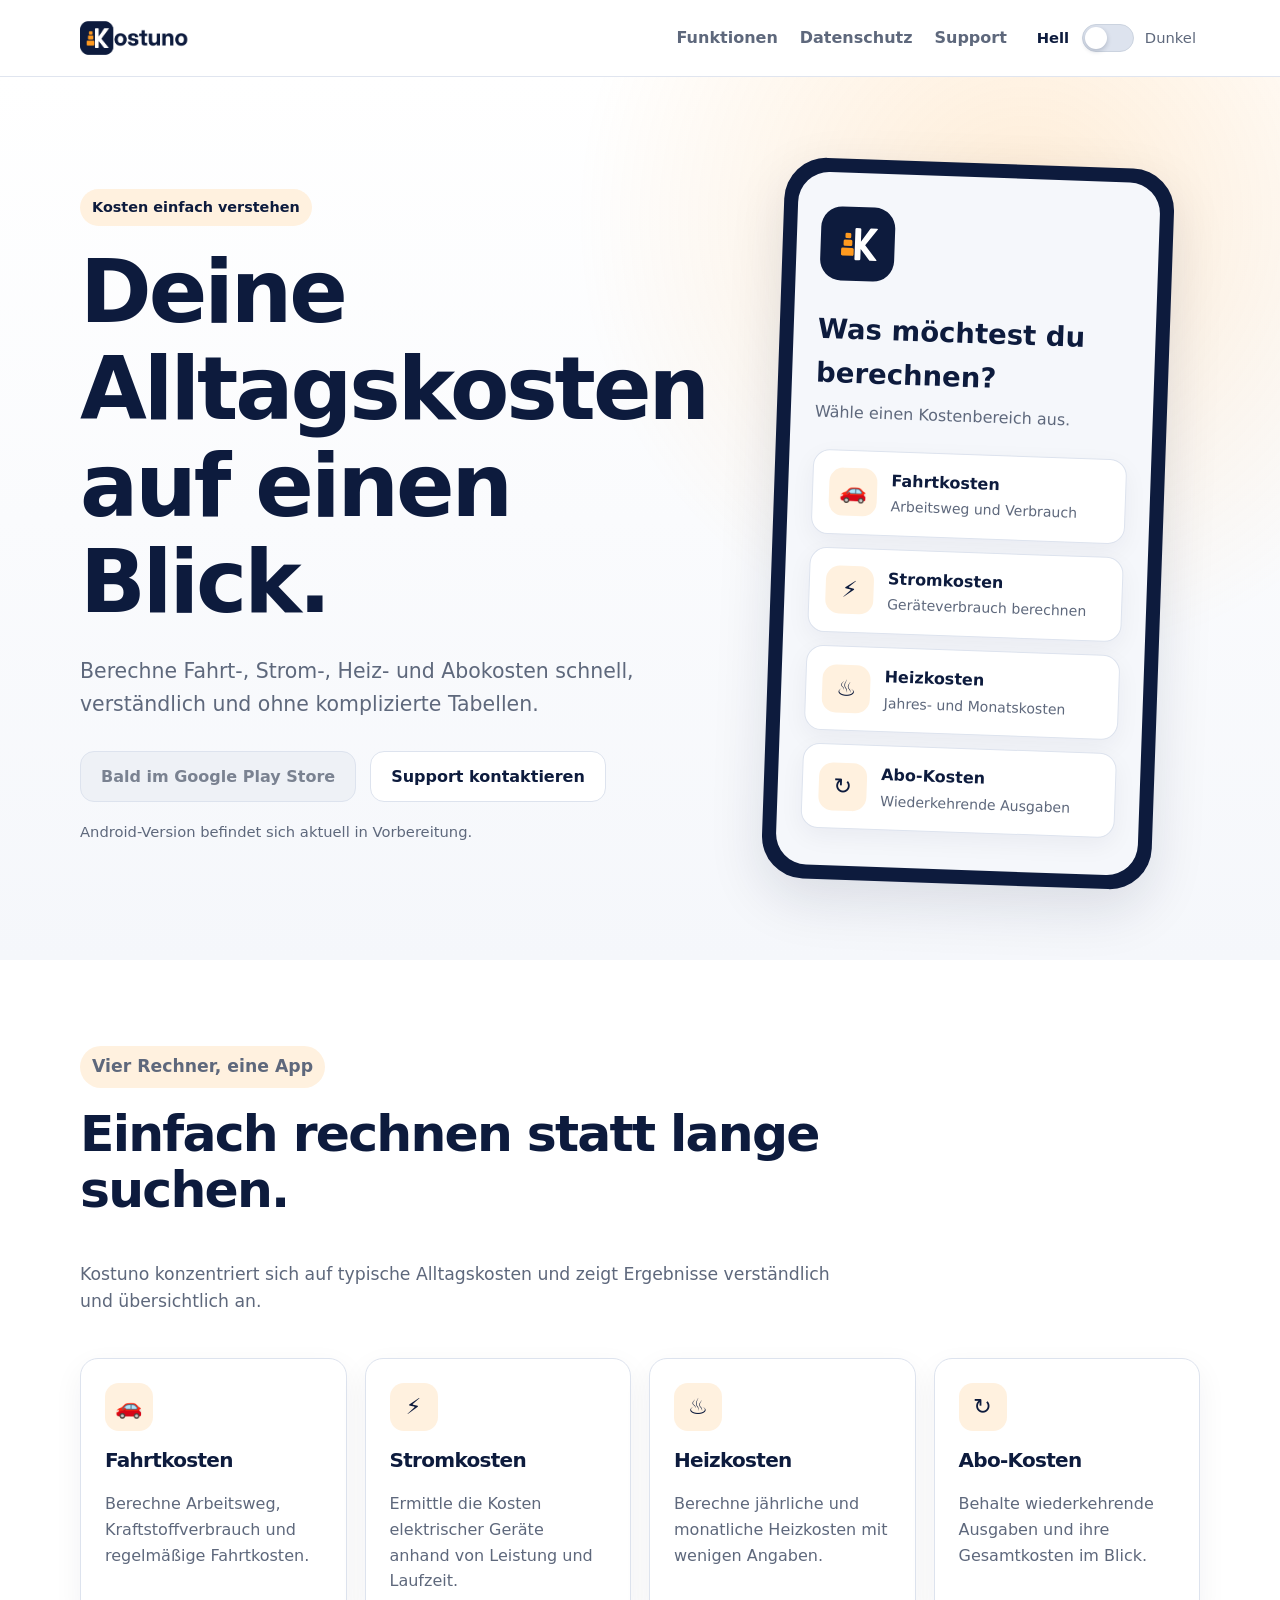
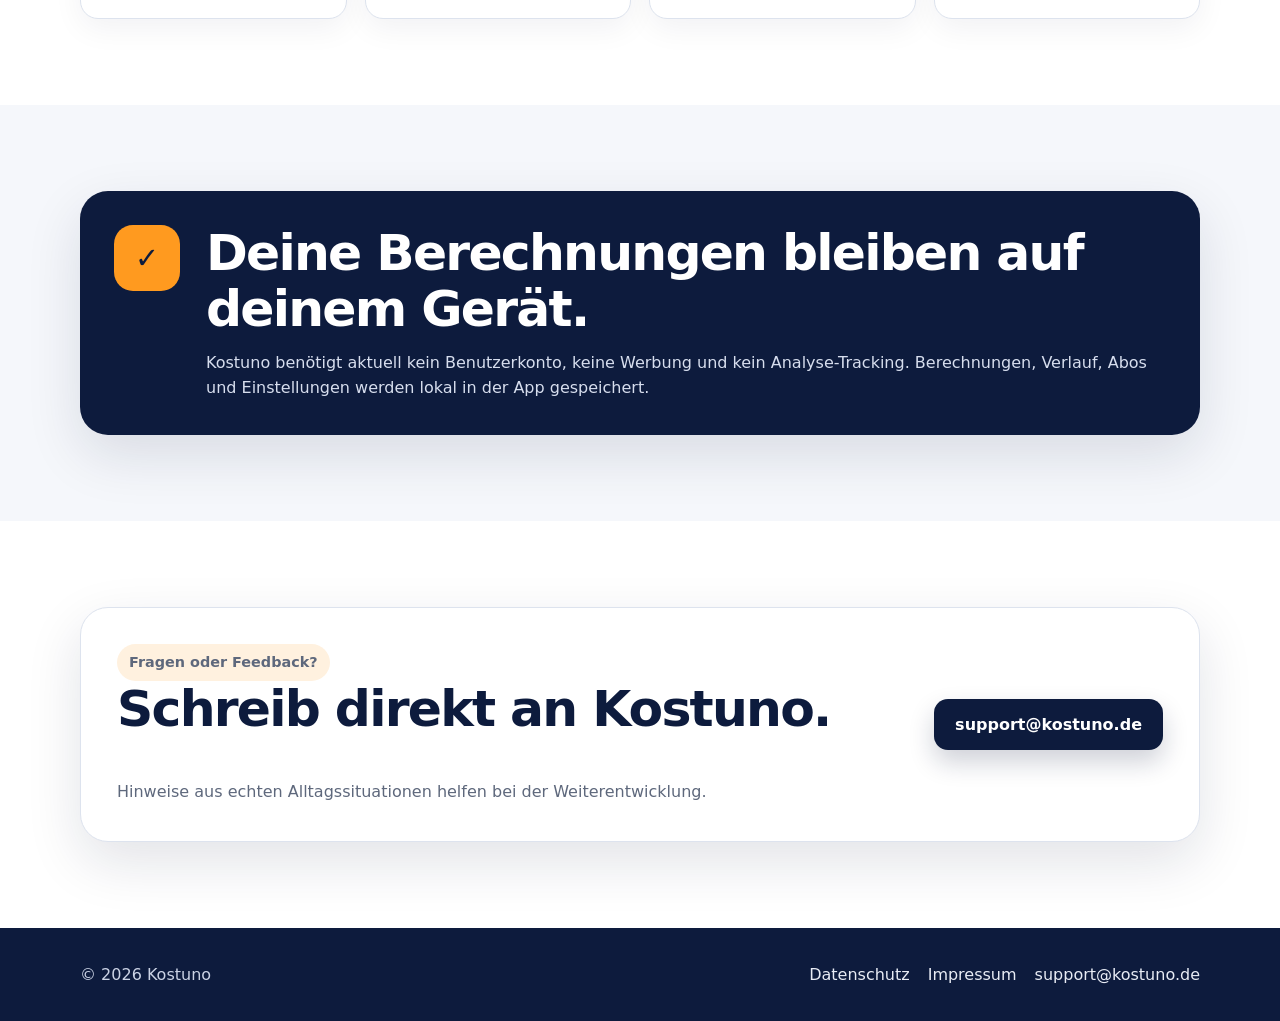
==== commit b2d9c3de: "Doppelte Wortmarke im Theme-Header behoben" ====
--- a/index.html
+++ b/index.html
@@ -8,21 +8,20 @@
   <title>Kostuno – Kosten im Blick</title>
   <link rel="icon" href="/assets/kostuno-logo.svg" type="image/svg+xml">
   <script>(function(){var t;try{t=localStorage.getItem('kostuno-theme')}catch(e){}if(t!=='light'&&t!=='dark')t=matchMedia('(prefers-color-scheme: dark)').matches?'dark':'light';document.documentElement.dataset.theme=t})()</script>
-  <link rel="stylesheet" href="/assets/styles.css?v=20260715-3">
-  <script src="/assets/theme.js?v=20260715-1" defer></script>
+  <link rel="stylesheet" href="/assets/styles.css?v=20260715-4">
+  <script src="/assets/theme.js?v=20260715-2" defer></script>
 </head>
 <body>
 <header class="site-header">
   <div class="container header-inner">
     <a class="brand" href="/" aria-label="Kostuno">
       <img
-        class="brand-wordmark brand-wordmark-light"
-        src="/assets/kostuno-header-wordmark.png"
+        class="brand-wordmark"
+        src="/assets/kostuno-header-wordmark.png?v=20260715-1"
         alt="Kostuno"
         width="111"
         height="42"
       >
-      <img class="brand-wordmark brand-wordmark-dark" src="/assets/kostuno-header-wordmark-dark.png" alt="" aria-hidden="true" width="111" height="42">
     </a>
     <div class="header-actions">
       <nav class="nav" aria-label="Hauptnavigation">
--- a/assets/styles.css
+++ b/assets/styles.css
@@ -57,7 +57,6 @@
   line-height: 0;
   text-decoration: none;
 }
-.brand-wordmark-dark { display: none; }
 .brand-wordmark {
   display: block;
   width: auto;
@@ -200,8 +199,6 @@
   --disabled-text: #aab3bf;
   --legal-text: #f2f4f8;
 }
-:root[data-theme="dark"] .brand-wordmark-light { display: none; }
-:root[data-theme="dark"] .brand-wordmark-dark { display: block; }
 :root[data-theme="dark"] .theme-choice-light { color: #b5beca; font-weight: 400; }
 :root[data-theme="dark"] .theme-choice-dark { color: #ffb75e; font-weight: 750; }
 :root[data-theme="dark"] .theme-switch-track { border-color: #ff9a1f; background: #ff9a1f; }
@@ -240,8 +237,6 @@
     --card-shadow: 0 20px 55px rgba(0,0,0,.32); --orange-soft-theme: #3a2a17;
     --disabled-bg: #242a32; --disabled-text: #aab3bf; --legal-text: #f2f4f8;
   }
-  :root:not([data-theme]) .brand-wordmark-light { display: none; }
-  :root:not([data-theme]) .brand-wordmark-dark { display: block; }
   :root:not([data-theme]) .theme-choice-light { color: #b5beca; font-weight: 400; }
   :root:not([data-theme]) .theme-choice-dark { color: #ffb75e; font-weight: 750; }
   :root:not([data-theme]) .theme-switch-track { border-color: #ff9a1f; background: #ff9a1f; }
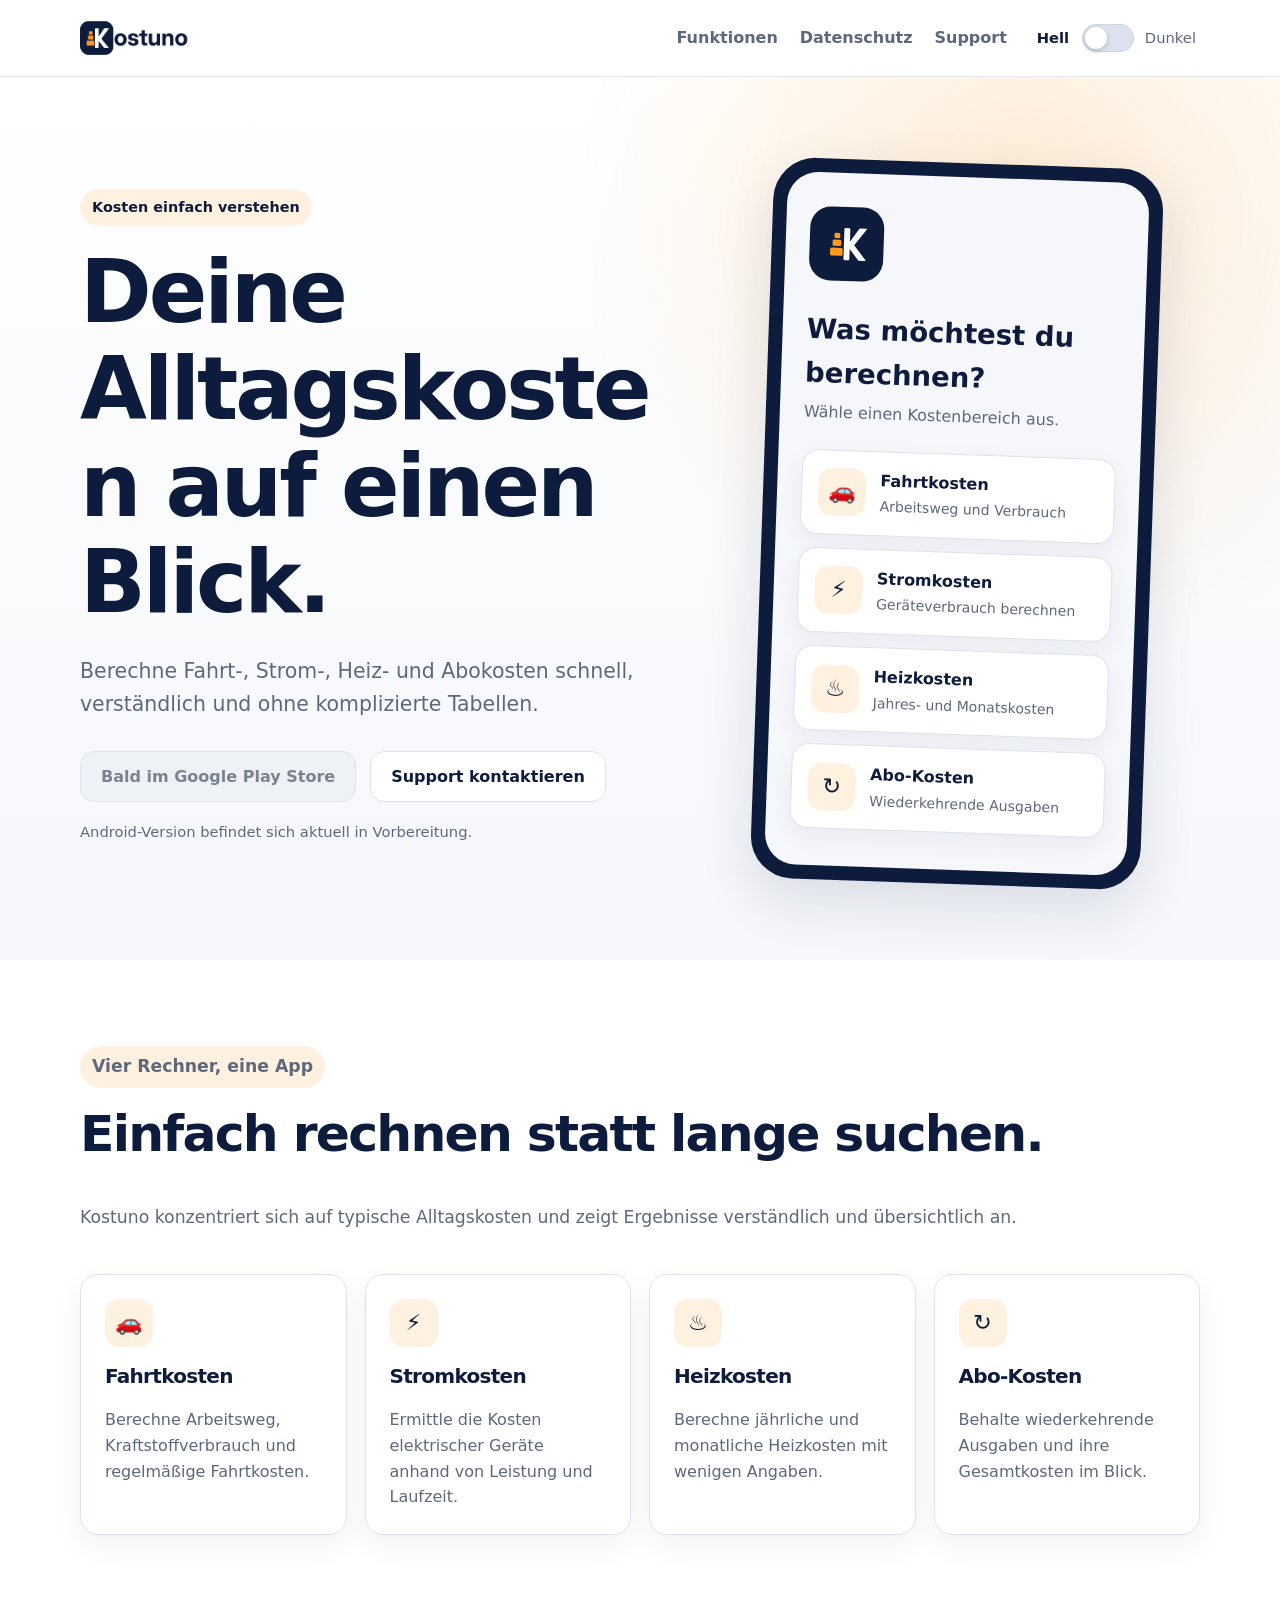
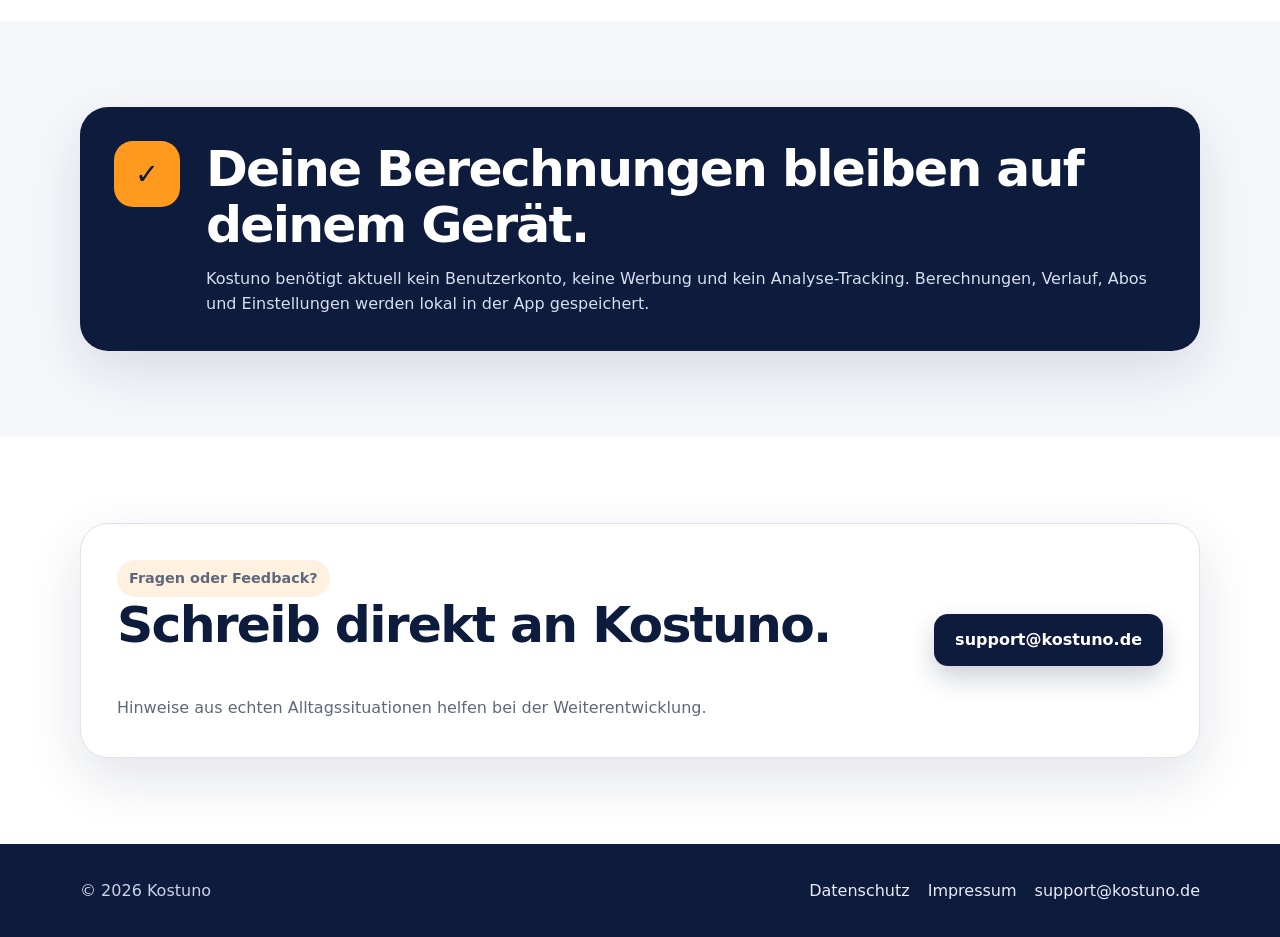
==== commit f53c41f3: "Fix responsive layout at high browser zoom" ====
--- a/index.html
+++ b/index.html
@@ -8,7 +8,7 @@
   <title>Kostuno – Kosten im Blick</title>
   <link rel="icon" href="/assets/kostuno-logo.svg" type="image/svg+xml">
   <script>(function(){var t;try{t=localStorage.getItem('kostuno-theme')}catch(e){}if(t!=='light'&&t!=='dark')t=matchMedia('(prefers-color-scheme: dark)').matches?'dark':'light';document.documentElement.dataset.theme=t})()</script>
-  <link rel="stylesheet" href="/assets/styles.css?v=20260715-4">
+  <link rel="stylesheet" href="/assets/styles.css?v=20260716-2">
   <script src="/assets/theme.js?v=20260715-2" defer></script>
 </head>
 <body>
@@ -40,17 +40,17 @@
 <main>
   <section class="hero">
     <div class="container hero-grid">
-      <div>
+      <div class="hero-copy">
         <p class="eyebrow">Kosten einfach verstehen</p>
         <h1>Deine Alltagskosten auf einen Blick.</h1>
         <p class="lead">Berechne Fahrt-, Strom-, Heiz- und Abokosten schnell, verständlich und ohne komplizierte Tabellen.</p>
-        <div class="actions">
+        <div class="actions hero-actions">
           <span class="button button-disabled" aria-disabled="true">Bald im Google Play Store</span>
           <a class="button button-secondary" href="mailto:support@kostuno.de">Support kontaktieren</a>
         </div>
         <p class="hero-note">Android-Version befindet sich aktuell in Vorbereitung.</p>
       </div>
-      <div class="phone-shell" aria-label="Vorschau der Kostuno-App">
+      <div class="phone-shell phone-preview" aria-label="Vorschau der Kostuno-App">
         <div class="phone-screen">
           <div class="phone-logo"><img src="/assets/kostuno-logo.svg" alt="Kostuno Logo"></div>
           <div class="phone-title">Was möchtest du berechnen?</div>
--- a/assets/styles.css
+++ b/assets/styles.css
@@ -30,9 +30,18 @@
   --radius-sm: 12px;
   --max-width: 1120px;
 }
-* { box-sizing: border-box; }
-html { scroll-behavior: smooth; }
+*,
+*::before,
+*::after { box-sizing: border-box; }
+html {
+  width: 100%;
+  max-width: 100%;
+  margin: 0;
+  scroll-behavior: smooth;
+}
 body {
+  width: 100%;
+  max-width: 100%;
   margin: 0;
   color: var(--ink);
   background: var(--page-bg);
@@ -42,8 +51,9 @@
 }
 a { color: inherit; }
 a:focus-visible, .button:focus-visible { outline: 3px solid var(--brand-orange); outline-offset: 3px; }
-img, svg { display: block; max-width: 100%; }
-.container { width: min(calc(100% - 40px), var(--max-width)); margin-inline: auto; }
+img, svg, video, canvas { display: block; max-width: 100%; }
+img:not(.brand-wordmark) { height: auto; }
+.container { width: min(calc(100% - 40px), var(--max-width)); max-width: 100%; min-width: 0; margin-inline: auto; }
 .site-header {
   position: sticky; top: 0; z-index: 10;
   border-bottom: 1px solid var(--header-line);
@@ -64,7 +74,7 @@
   max-width: 111px;
   object-fit: contain;
 }
-.nav { display: flex; align-items: center; gap: 22px; }
+.nav { display: flex; flex-wrap: wrap; align-items: center; gap: 22px; }
 .nav a { text-decoration: none; color: var(--muted); font-weight: 650; }
 .nav a:hover, .nav a:focus-visible { color: var(--heading); }
 .hero {
@@ -72,7 +82,7 @@
   background: radial-gradient(circle at 80% 16%, rgba(255,154,31,.18), transparent 28rem),
               linear-gradient(180deg, var(--page-bg) 0%, var(--page-soft) 100%);
 }
-.hero-grid { display: grid; grid-template-columns: 1.08fr .92fr; align-items: center; gap: 64px; }
+.hero-grid { display: grid; grid-template-columns: minmax(0,1.08fr) minmax(0,.92fr); align-items: center; gap: 64px; }
 .eyebrow {
   display: inline-flex; align-items: center; gap: 8px; margin: 0 0 18px; padding: 7px 12px;
   border-radius: 999px; color: var(--navy); background: var(--orange-soft);
@@ -116,7 +126,7 @@
 .section-soft { background: var(--surface-soft); }
 .section-heading { max-width: 760px; margin-bottom: 42px; }
 .section-heading p { color: var(--muted); font-size: 1.08rem; }
-.feature-grid { display: grid; grid-template-columns: repeat(4,1fr); gap: 18px; }
+.feature-grid { display: grid; grid-template-columns: repeat(4,minmax(0,1fr)); gap: 18px; }
 .feature-card {
   padding: 24px; border: 1px solid var(--line); border-radius: var(--radius-md);
   background: var(--surface); box-shadow: 0 10px 30px rgba(13,27,61,.055);
@@ -127,7 +137,7 @@
 }
 .feature-card p { margin-bottom: 0; color: var(--muted); }
 .privacy-panel {
-  display: grid; grid-template-columns: auto 1fr; gap: 26px; padding: 34px;
+  display: grid; grid-template-columns: auto minmax(0,1fr); gap: 26px; padding: 34px;
   border-radius: var(--radius-lg); color: #fff; background: var(--navy); box-shadow: var(--shadow);
 }
 .privacy-icon {
@@ -147,7 +157,7 @@
 .footer-links { display: flex; flex-wrap: wrap; gap: 18px; }
 .footer-links a { color: #e8ecf5; text-decoration: none; }
 .legal-hero { padding: 64px 0 32px; background: var(--surface-soft); }
-.legal-layout { width: min(calc(100% - 40px),860px); margin: 0 auto; padding: 52px 0 88px; }
+.legal-layout { width: min(calc(100% - 40px),860px); max-width: 100%; min-width: 0; margin: 0 auto; padding: 52px 0 88px; }
 .notice {
   margin-bottom: 28px; padding: 18px 20px; border: 1px solid #f3c688;
   border-radius: var(--radius-sm); color: #68400d; background: #fff7ea;
@@ -159,7 +169,7 @@
   color: #8e3b00; background: #ffe6cd; font-weight: 720;
 }
 .header-actions { display: flex; align-items: center; gap: 24px; }
-.theme-control { display: flex; align-items: center; gap: 7px; white-space: nowrap; }
+.theme-control { display: flex; flex-wrap: wrap; align-items: center; gap: 7px; white-space: normal; }
 .theme-choice {
   min-width: 44px; min-height: 40px; padding: 6px 4px; border: 0; border-radius: 8px;
   color: var(--muted); background: transparent; font: inherit; font-size: .92rem;
@@ -253,9 +263,9 @@
 @media (max-width: 900px) {
   .header-actions { gap: 14px; }
   .nav { gap: 14px; }
-  .hero-grid { grid-template-columns: 1fr; }
+  .hero-grid { grid-template-columns: minmax(0,1fr); }
   .phone-shell { width: min(100%,360px); }
-  .feature-grid { grid-template-columns: repeat(2,1fr); }
+  .feature-grid { grid-template-columns: repeat(2,minmax(0,1fr)); }
   .cta-card { align-items: flex-start; flex-direction: column; }
 }
 @media (max-width: 640px) {
@@ -264,11 +274,206 @@
   .brand-wordmark { height: 38px; max-width: 100px; }
   .header-actions { width: 100%; justify-content: flex-end; gap: 10px; }
   .theme-control { gap: 4px; }
-  .nav a:not(:last-child) { display: none; }
   .hero { padding: 58px 0; }
   .section { padding: 64px 0; }
-  .feature-grid { grid-template-columns: 1fr; }
-  .privacy-panel { grid-template-columns: 1fr; }
+  .feature-grid { grid-template-columns: minmax(0,1fr); }
+  .privacy-panel { grid-template-columns: minmax(0,1fr); }
   .footer-inner { align-items: flex-start; flex-direction: column; }
   .phone-screen { min-height: 560px; }
 }
+
+.container,
+.header-inner,
+.header-inner > *,
+.header-actions,
+.header-actions > *,
+.nav,
+.nav > *,
+.theme-control,
+.hero-grid,
+.hero-grid > *,
+.hero-copy,
+.hero-actions,
+.hero-actions > *,
+.phone-preview,
+.phone-preview > *,
+.phone-shell,
+.phone-screen,
+.phone-screen > *,
+.feature-grid,
+.feature-grid > *,
+.feature-card,
+.privacy-panel,
+.privacy-panel > *,
+.cta-card,
+.cta-card > *,
+.legal-layout,
+.legal-layout > *,
+.footer-inner,
+.footer-links,
+.footer-links > *,
+.mini-card,
+.mini-card > * {
+  min-width: 0;
+  max-width: 100%;
+}
+
+h1,
+h2,
+h3,
+p,
+li,
+a,
+.lead,
+.eyebrow,
+.hero-note,
+.section-heading,
+.section-heading > *,
+.feature-card,
+.feature-card > *,
+.privacy-panel,
+.privacy-panel > *,
+.cta-card,
+.cta-card > *,
+.legal-layout,
+.phone-title,
+.phone-subtitle,
+.mini-card,
+.mini-card strong,
+.mini-card span,
+.legal-layout p,
+.legal-layout li,
+.legal-layout a,
+.footer-links a {
+  min-width: 0;
+  max-width: 100%;
+  overflow-wrap: anywhere;
+  hyphens: auto;
+}
+
+.eyebrow {
+  display: inline-block;
+  width: fit-content;
+  max-width: 100%;
+  white-space: normal;
+  overflow-wrap: anywhere;
+  hyphens: auto;
+}
+
+.button,
+.hero-actions a,
+.cta-card a {
+  width: auto;
+  max-width: 100%;
+  min-width: 0;
+  height: auto;
+  min-height: 44px;
+  white-space: normal;
+  overflow-wrap: anywhere;
+  text-align: center;
+}
+
+.mini-card {
+  grid-template-columns: 48px minmax(0,1fr);
+}
+
+@media (max-width: 640px) {
+  h1 {
+    font-size: clamp(1.75rem,12vw,3.25rem);
+    line-height: 1.05;
+  }
+
+  h2 {
+    font-size: clamp(1.55rem,9vw,2.5rem);
+  }
+
+  h3 {
+    font-size: clamp(1.1rem,6vw,1.25rem);
+  }
+
+  .phone-preview,
+  .phone-shell {
+    width: 100%;
+    max-width: 100%;
+    min-width: 0;
+    margin-inline: auto;
+    transform: none;
+  }
+
+  .hero-actions {
+    display: flex;
+    flex-direction: column;
+    width: 100%;
+  }
+
+  .hero-actions .button {
+    width: 100%;
+  }
+}
+
+@media (max-width: 480px) {
+  .header-inner,
+  .header-actions {
+    width: 100%;
+    min-width: 0;
+    flex-direction: column;
+    align-items: center;
+  }
+
+  .header-inner {
+    min-height: 0;
+    flex-wrap: nowrap;
+    gap: 10px;
+    padding: 12px 0;
+  }
+
+  .header-actions {
+    justify-content: center;
+    gap: 10px;
+  }
+
+  .nav {
+    display: flex;
+    flex-wrap: wrap;
+    justify-content: center;
+    width: 100%;
+  }
+
+  .theme-control {
+    display: flex;
+    flex-wrap: wrap;
+    justify-content: center;
+    max-width: 100%;
+    white-space: normal;
+  }
+}
+
+@media (max-width: 279px) {
+  h1 {
+    font-size: clamp(1.5rem,11vw,2.5rem);
+  }
+
+  h2 {
+    font-size: clamp(1.35rem,9vw,2rem);
+  }
+
+  .container,
+  .legal-layout {
+    width: min(calc(100% - 20px),var(--max-width));
+  }
+
+  .phone-screen,
+  .feature-card,
+  .privacy-panel,
+  .cta-card {
+    padding-inline: 16px;
+  }
+
+  .button {
+    padding-inline: 12px;
+  }
+
+  .mini-card {
+    grid-template-columns: minmax(0,1fr);
+  }
+}
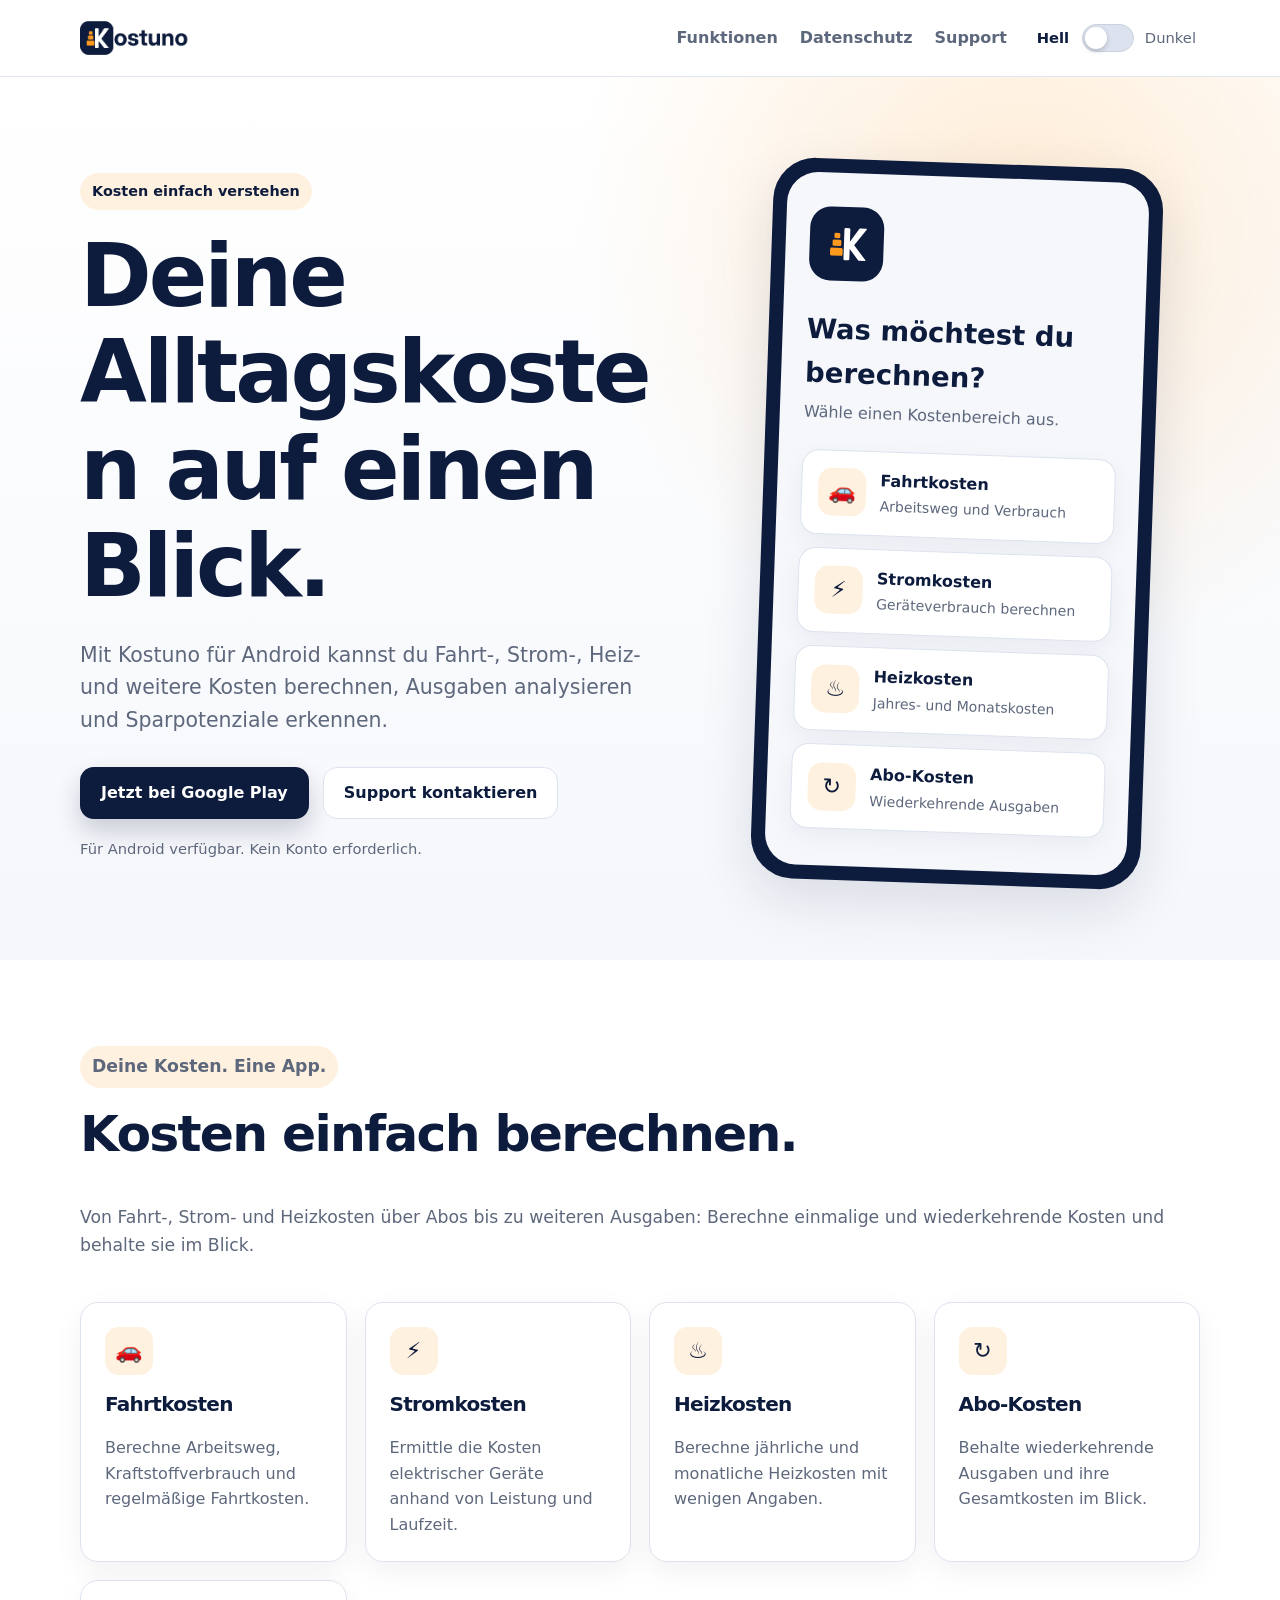
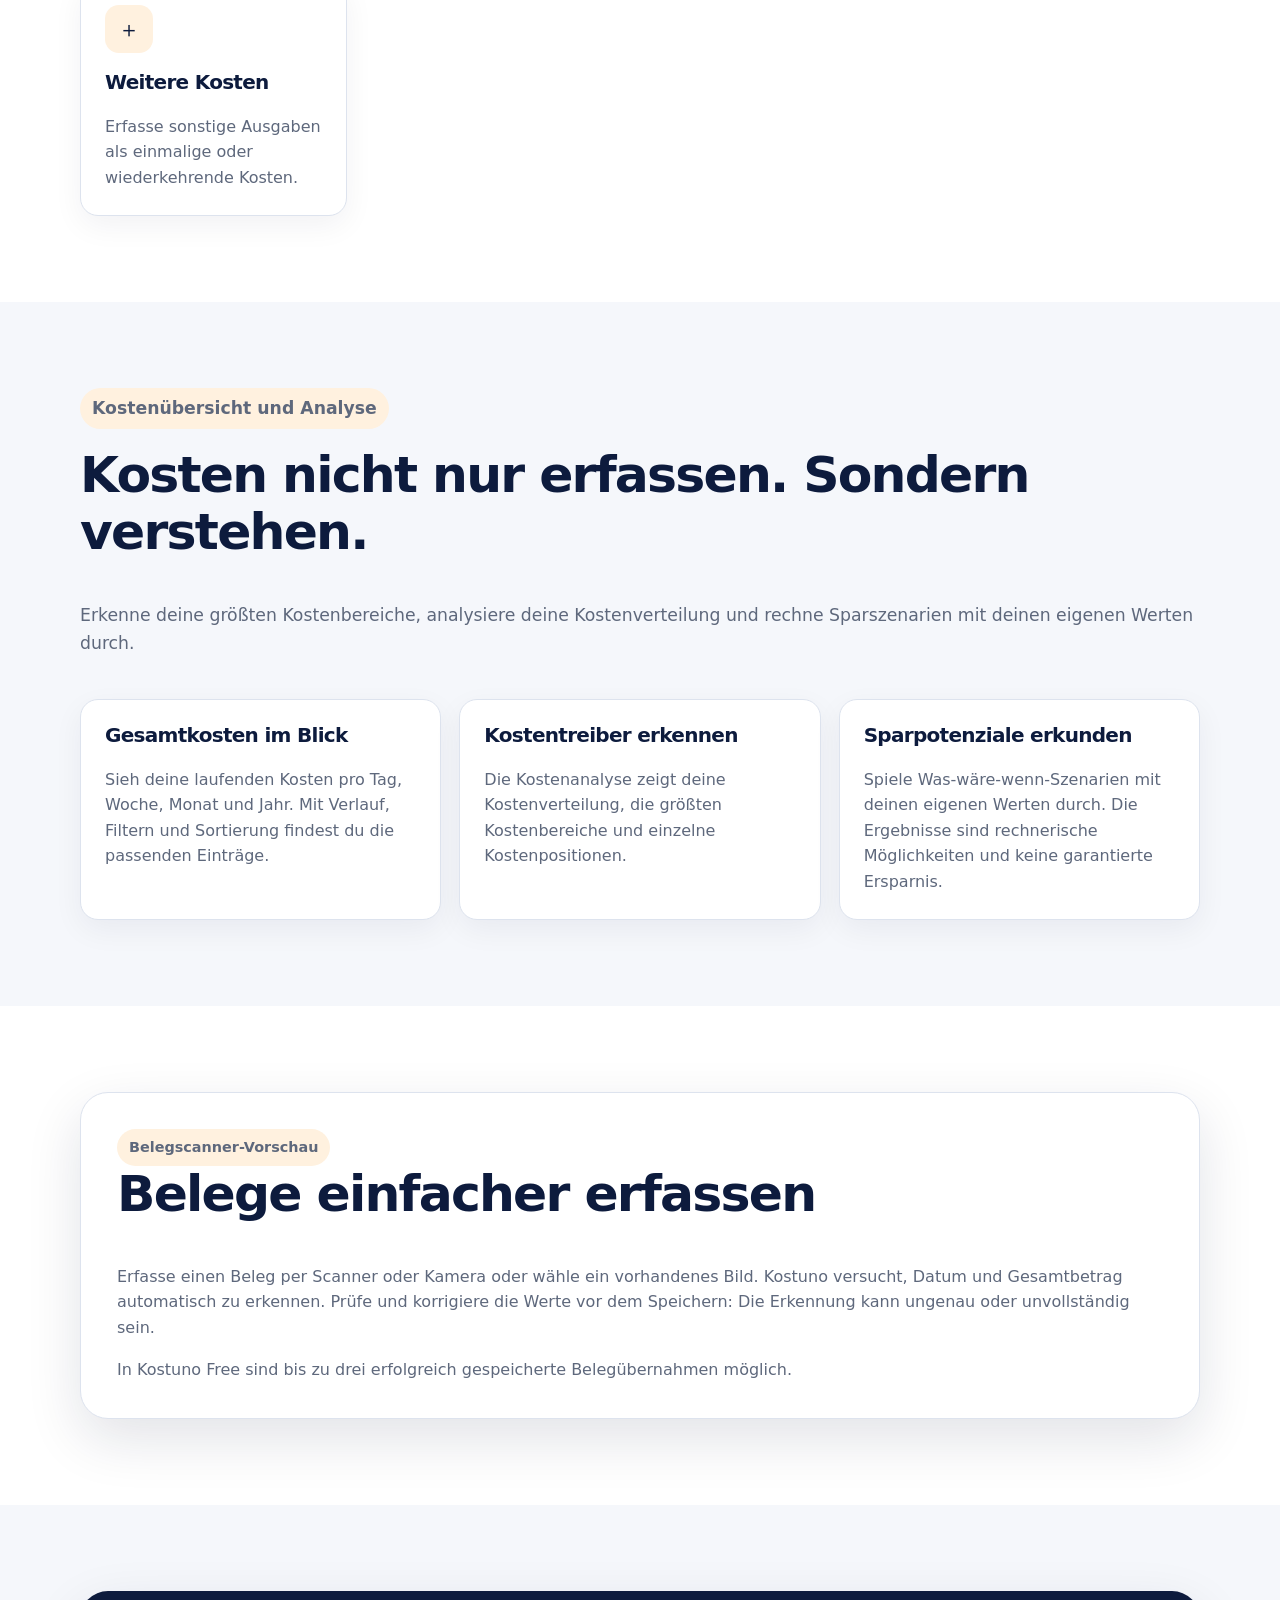
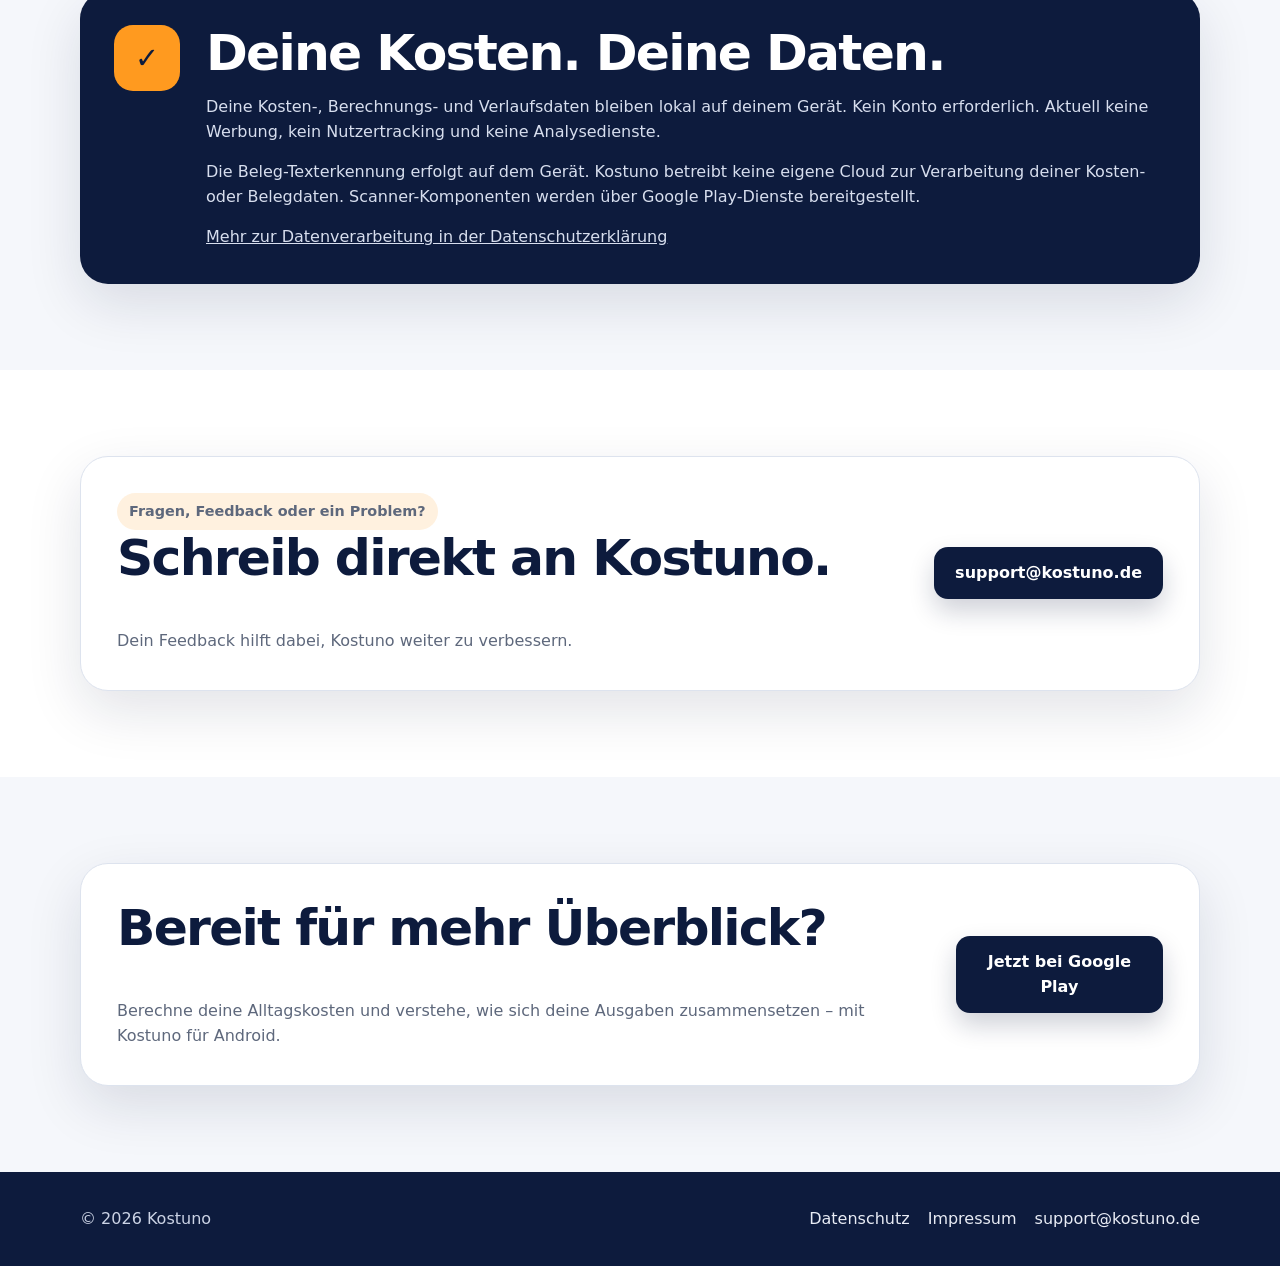
==== commit eec36a1d: "Update website for Kostuno production release" ====
--- a/index.html
+++ b/index.html
@@ -3,12 +3,18 @@
 <head>
   <meta charset="utf-8">
   <meta name="viewport" content="width=device-width, initial-scale=1">
-  <meta name="description" content="Kostuno hilft dir, Fahrt-, Strom-, Heiz- und Abokosten einfach zu berechnen und zu verwalten.">
+  <meta name="description" content="Mit Kostuno für Android Alltagskosten berechnen, Ausgaben überblicken, Kosten analysieren und Sparszenarien durchrechnen. Jetzt bei Google Play.">
   <meta name="theme-color" content="#FFFFFF">
-  <title>Kostuno – Kosten im Blick</title>
+  <title>Kostuno – Alltagskosten berechnen und verstehen</title>
+  <link rel="canonical" href="https://kostuno.de/">
+  <meta property="og:type" content="website">
+  <meta property="og:locale" content="de_DE">
+  <meta property="og:url" content="https://kostuno.de/">
+  <meta property="og:title" content="Kostuno – Deine Alltagskosten auf einen Blick">
+  <meta property="og:description" content="Alltagskosten berechnen, Ausgaben analysieren und Sparpotenziale erkennen. Kostuno für Android ist jetzt bei Google Play verfügbar.">
   <link rel="icon" href="/assets/kostuno-logo.svg" type="image/svg+xml">
   <script>(function(){var t;try{t=localStorage.getItem('kostuno-theme')}catch(e){}if(t!=='light'&&t!=='dark')t=matchMedia('(prefers-color-scheme: dark)').matches?'dark':'light';document.documentElement.dataset.theme=t})()</script>
-  <link rel="stylesheet" href="/assets/styles.css?v=20260716-2">
+  <link rel="stylesheet" href="/assets/styles.css?v=20261007-1">
   <script src="/assets/theme.js?v=20260715-2" defer></script>
 </head>
 <body>
@@ -43,14 +49,14 @@
       <div class="hero-copy">
         <p class="eyebrow">Kosten einfach verstehen</p>
         <h1>Deine Alltagskosten auf einen Blick.</h1>
-        <p class="lead">Berechne Fahrt-, Strom-, Heiz- und Abokosten schnell, verständlich und ohne komplizierte Tabellen.</p>
+        <p class="lead">Mit Kostuno für Android kannst du Fahrt-, Strom-, Heiz- und weitere Kosten berechnen, Ausgaben analysieren und Sparpotenziale erkennen.</p>
         <div class="actions hero-actions">
-          <span class="button button-disabled" aria-disabled="true">Bald im Google Play Store</span>
+          <a class="button button-primary" href="https://play.google.com/store/apps/details?id=de.kostuno.app" target="_blank" rel="noopener noreferrer">Jetzt bei Google Play<span class="visually-hidden"> (öffnet einen neuen Tab)</span></a>
           <a class="button button-secondary" href="mailto:support@kostuno.de">Support kontaktieren</a>
         </div>
-        <p class="hero-note">Android-Version befindet sich aktuell in Vorbereitung.</p>
+        <p class="hero-note">Für Android verfügbar. Kein Konto erforderlich.</p>
       </div>
-      <div class="phone-shell phone-preview" aria-label="Vorschau der Kostuno-App">
+      <div class="phone-shell phone-preview" role="img" aria-label="Schematische Darstellung der Kostenbereiche in Kostuno">
         <div class="phone-screen">
           <div class="phone-logo"><img src="/assets/kostuno-logo.svg" alt="Kostuno Logo"></div>
           <div class="phone-title">Was möchtest du berechnen?</div>
@@ -67,26 +73,56 @@
   <section class="section" id="funktionen">
     <div class="container">
       <div class="section-heading">
-        <p class="eyebrow">Vier Rechner, eine App</p>
-        <h2>Einfach rechnen statt lange suchen.</h2>
-        <p>Kostuno konzentriert sich auf typische Alltagskosten und zeigt Ergebnisse verständlich und übersichtlich an.</p>
+        <p class="eyebrow">Deine Kosten. Eine App.</p>
+        <h2>Kosten einfach berechnen.</h2>
+        <p>Von Fahrt-, Strom- und Heizkosten über Abos bis zu weiteren Ausgaben: Berechne einmalige und wiederkehrende Kosten und behalte sie im Blick.</p>
       </div>
       <div class="feature-grid">
         <article class="feature-card"><div class="feature-symbol">🚗</div><h3>Fahrtkosten</h3><p>Berechne Arbeitsweg, Kraftstoffverbrauch und regelmäßige Fahrtkosten.</p></article>
         <article class="feature-card"><div class="feature-symbol">⚡</div><h3>Stromkosten</h3><p>Ermittle die Kosten elektrischer Geräte anhand von Leistung und Laufzeit.</p></article>
         <article class="feature-card"><div class="feature-symbol">♨️</div><h3>Heizkosten</h3><p>Berechne jährliche und monatliche Heizkosten mit wenigen Angaben.</p></article>
         <article class="feature-card"><div class="feature-symbol">↻</div><h3>Abo-Kosten</h3><p>Behalte wiederkehrende Ausgaben und ihre Gesamtkosten im Blick.</p></article>
+        <article class="feature-card"><div class="feature-symbol" aria-hidden="true">＋</div><h3>Weitere Kosten</h3><p>Erfasse sonstige Ausgaben als einmalige oder wiederkehrende Kosten.</p></article>
       </div>
     </div>
   </section>
 
+  <section class="section section-soft" id="analyse">
+    <div class="container">
+      <div class="section-heading">
+        <p class="eyebrow">Kostenübersicht und Analyse</p>
+        <h2>Kosten nicht nur erfassen. Sondern verstehen.</h2>
+        <p>Erkenne deine größten Kostenbereiche, analysiere deine Kostenverteilung und rechne Sparszenarien mit deinen eigenen Werten durch.</p>
+      </div>
+      <div class="feature-grid analysis-grid">
+        <article class="feature-card"><h3>Gesamtkosten im Blick</h3><p>Sieh deine laufenden Kosten pro Tag, Woche, Monat und Jahr. Mit Verlauf, Filtern und Sortierung findest du die passenden Einträge.</p></article>
+        <article class="feature-card"><h3>Kostentreiber erkennen</h3><p>Die Kostenanalyse zeigt deine Kostenverteilung, die größten Kostenbereiche und einzelne Kostenpositionen.</p></article>
+        <article class="feature-card"><h3>Sparpotenziale erkunden</h3><p>Spiele Was-wäre-wenn-Szenarien mit deinen eigenen Werten durch. Die Ergebnisse sind rechnerische Möglichkeiten und keine garantierte Ersparnis.</p></article>
+      </div>
+    </div>
+  </section>
+
+  <section class="section" id="belegscanner">
+    <div class="container">
+      <div class="cta-card">
+        <div>
+          <p class="eyebrow">Belegscanner-Vorschau</p>
+          <h2>Belege einfacher erfassen</h2>
+          <p>Erfasse einen Beleg per Scanner oder Kamera oder wähle ein vorhandenes Bild. Kostuno versucht, Datum und Gesamtbetrag automatisch zu erkennen. Prüfe und korrigiere die Werte vor dem Speichern: Die Erkennung kann ungenau oder unvollständig sein.</p>
+          <p>In Kostuno Free sind bis zu drei erfolgreich gespeicherte Belegübernahmen möglich.</p>
+        </div>
+      </div>
+    </div>
+  </section>
   <section class="section section-soft" id="datenschutz">
     <div class="container">
       <div class="privacy-panel">
         <div class="privacy-icon">✓</div>
         <div>
-          <h2>Deine Berechnungen bleiben auf deinem Gerät.</h2>
-          <p>Kostuno benötigt aktuell kein Benutzerkonto, keine Werbung und kein Analyse-Tracking. Berechnungen, Verlauf, Abos und Einstellungen werden lokal in der App gespeichert.</p>
+          <h2>Deine Kosten. Deine Daten.</h2>
+          <p>Deine Kosten-, Berechnungs- und Verlaufsdaten bleiben lokal auf deinem Gerät. Kein Konto erforderlich. Aktuell keine Werbung, kein Nutzertracking und keine Analysedienste.</p>
+          <p>Die Beleg-Texterkennung erfolgt auf dem Gerät. Kostuno betreibt keine eigene Cloud zur Verarbeitung deiner Kosten- oder Belegdaten. Scanner-Komponenten werden über Google Play-Dienste bereitgestellt.</p>
+          <p><a href="/datenschutz/">Mehr zur Datenverarbeitung in der Datenschutzerklärung</a></p>
         </div>
       </div>
     </div>
@@ -95,8 +131,16 @@
   <section class="section">
     <div class="container">
       <div class="cta-card">
-        <div><p class="eyebrow">Fragen oder Feedback?</p><h2>Schreib direkt an Kostuno.</h2><p>Hinweise aus echten Alltagssituationen helfen bei der Weiterentwicklung.</p></div>
+        <div><p class="eyebrow">Fragen, Feedback oder ein Problem?</p><h2>Schreib direkt an Kostuno.</h2><p>Dein Feedback hilft dabei, Kostuno weiter zu verbessern.</p></div>
         <a class="button button-primary" href="mailto:support@kostuno.de">support@kostuno.de</a>
+      </div>
+    </div>
+  </section>
+  <section class="section section-soft" id="download">
+    <div class="container">
+      <div class="cta-card">
+        <div><h2>Bereit für mehr Überblick?</h2><p>Berechne deine Alltagskosten und verstehe, wie sich deine Ausgaben zusammensetzen – mit Kostuno für Android.</p></div>
+        <a class="button button-primary" href="https://play.google.com/store/apps/details?id=de.kostuno.app" target="_blank" rel="noopener noreferrer">Jetzt bei Google Play<span class="visually-hidden"> (öffnet einen neuen Tab)</span></a>
       </div>
     </div>
   </section>
--- a/assets/styles.css
+++ b/assets/styles.css
@@ -15,8 +15,6 @@
   --header-line: rgba(221, 227, 238, 0.90);
   --card-shadow: 0 20px 55px rgba(13, 27, 61, 0.12);
   --orange-soft-theme: #fff1df;
-  --disabled-bg: #eef1f6;
-  --disabled-text: #7a8291;
   --legal-text: #465065;
   --navy: var(--brand-navy);
   --navy-soft: var(--brand-navy-soft);
@@ -101,7 +99,6 @@
 }
 .button-primary { color: #fff; background: var(--navy); box-shadow: 0 12px 26px rgba(13,27,61,.2); }
 .button-secondary { color: var(--navy); border-color: var(--line); background: var(--surface); }
-.button-disabled { color: var(--disabled-text); border-color: var(--line); background: var(--disabled-bg); cursor: not-allowed; }
 .hero-note { margin-top: 18px; color: var(--muted); font-size: .92rem; }
 .phone-shell {
   width: min(100%,390px); margin-inline: auto; padding: 14px; border-radius: 42px;
@@ -205,8 +202,6 @@
   --header-line: rgba(70, 79, 91, 0.75);
   --card-shadow: 0 20px 55px rgba(0, 0, 0, 0.32);
   --orange-soft-theme: #3a2a17;
-  --disabled-bg: #242a32;
-  --disabled-text: #aab3bf;
   --legal-text: #f2f4f8;
 }
 :root[data-theme="dark"] .theme-choice-light { color: #b5beca; font-weight: 400; }
@@ -220,7 +215,6 @@
 :root[data-theme="dark"] .eyebrow { color: #ffb75e; }
 :root[data-theme="dark"] .button-primary { color: #0f1115; background: #ff9a1f; box-shadow: 0 12px 26px rgba(0,0,0,.28); }
 :root[data-theme="dark"] .button-secondary { color: var(--heading); background: var(--surface-elevated); }
-:root[data-theme="dark"] .button-disabled { color: #aab3bf; background: #242a32; }
 :root[data-theme="dark"] .phone-shell { border: 1px solid #46505c; background: #090b0e; }
 :root[data-theme="dark"] .phone-screen { background: #13171c; }
 :root[data-theme="dark"] .phone-logo { background: #0d1b3d; }
@@ -245,7 +239,7 @@
     --text: #f2f4f8; --heading: #f7f9fc; --muted: #b5beca; --line: #353d47;
     --header-bg: rgba(15,17,21,.92); --header-line: rgba(70,79,91,.75);
     --card-shadow: 0 20px 55px rgba(0,0,0,.32); --orange-soft-theme: #3a2a17;
-    --disabled-bg: #242a32; --disabled-text: #aab3bf; --legal-text: #f2f4f8;
+    --legal-text: #f2f4f8;
   }
   :root:not([data-theme]) .theme-choice-light { color: #b5beca; font-weight: 400; }
   :root:not([data-theme]) .theme-choice-dark { color: #ffb75e; font-weight: 750; }
@@ -477,3 +471,23 @@
     grid-template-columns: minmax(0,1fr);
   }
 }
+
+/* Production landing page: reuse existing cards and theme colors. */
+.visually-hidden {
+  position: absolute;
+  width: 1px;
+  height: 1px;
+  padding: 0;
+  margin: -1px;
+  overflow: hidden;
+  clip-path: inset(50%);
+  white-space: nowrap;
+  border: 0;
+}
+.analysis-grid { grid-template-columns: repeat(3, minmax(0, 1fr)); }
+.privacy-panel p + p { margin-top: 14px; }
+.button-primary:hover { filter: brightness(1.12); }
+.button-secondary:hover { border-color: var(--heading); }
+@media (max-width: 900px) {
+  .analysis-grid { grid-template-columns: minmax(0, 1fr); }
+}
